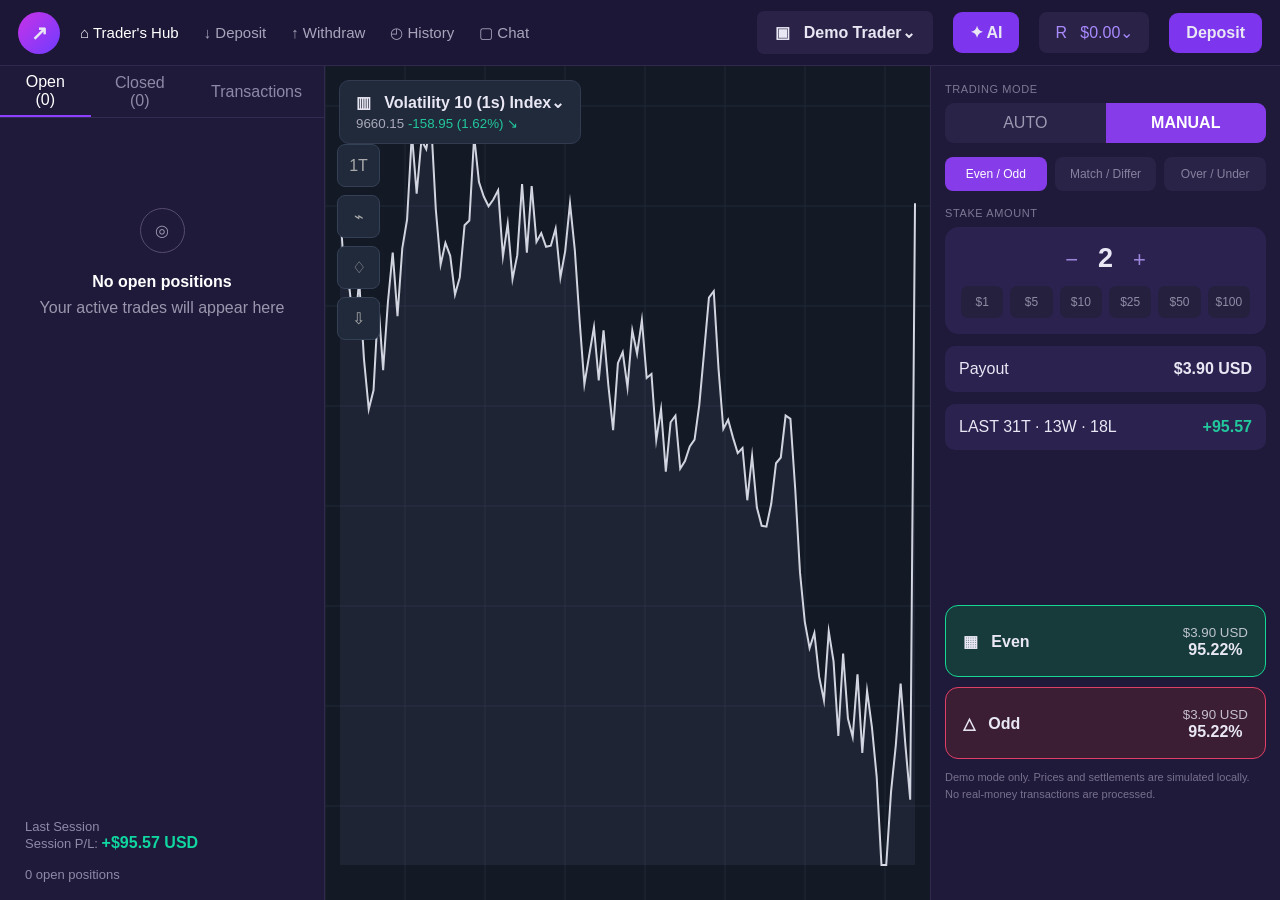
==== index.html @ 9cdd83f0 "Add files via upload" ====
<!doctype html><html><head><meta charset="utf-8"><meta name="viewport" content="width=device-width,initial-scale=1"><title>Trade Dashboard Demo</title><style>*{box-sizing:border-box}html,body{height:100%;margin:0}body{font-family:Segoe UI,Arial,sans-serif;background:#121526;color:#e9e7f4;overflow:hidden}button{font:inherit;color:inherit;border:0;cursor:pointer}.app{height:100vh;display:grid;grid-template-rows:66px 1fr}.top{background:#1d1737;border-bottom:1px solid #31284d;display:flex;align-items:center;gap:20px;padding:0 18px}.brand{width:42px;height:42px;border-radius:50%;background:linear-gradient(135deg,#c832e8,#6f3cff);display:grid;place-items:center;font-size:20px;font-weight:800}.nav{display:flex;gap:25px;color:#a9a4bc;font-size:15px}.nav span.active{color:#fff}.market{margin-left:auto;background:#2a2347;padding:12px 18px;border-radius:7px;font-weight:700}.pill{background:#7d35ee;padding:11px 17px;border-radius:9px;font-weight:700}.balance{background:#2a2347;padding:11px 16px;border-radius:8px;color:#a98aff}.main{display:grid;grid-template-columns:325px 1fr 350px;min-height:0}.left,.right{background:#201a3a;min-width:0}.left{border-right:1px solid #322a4e}.right{border-left:1px solid #322a4e;padding:14px}.tabs{height:52px;display:flex;border-bottom:1px solid #342b52}.tabs button{background:none;padding:0 22px;color:#8e89a6}.tabs button.active{color:#fff;border-bottom:2px solid #8c3fff}.empty{text-align:center;color:#9b96ae;margin-top:90px}.empty .circle{margin:auto auto 20px;width:45px;height:45px;border-radius:50%;border:1px solid #554c70;display:grid;place-items:center}.empty b{display:block;color:#fff;margin-bottom:8px}.session{position:absolute;bottom:18px;left:25px;color:#8f89a7;font-size:13px}.session strong{color:#10d6a0;font-size:16px}.center{position:relative;background:#131925;min-width:0;overflow:hidden}.charthead{position:absolute;top:14px;left:14px;background:#202a3b;border:1px solid #313c51;border-radius:10px;padding:12px 16px;z-index:3}.charthead b{font-size:16px}.charthead small{display:block;color:#aaa9ba;margin-top:4px}.green{color:#22c79c}canvas{width:100%;height:100%;display:block}.tools{position:absolute;left:12px;top:78px;display:flex;flex-direction:column;gap:8px;z-index:4}.tool{width:43px;height:43px;background:#202a3b;border:1px solid #344055;border-radius:8px;display:grid;place-items:center;color:#aaa}.mode{font-size:11px;color:#7d7894;letter-spacing:.6px;margin:3px 0 8px}.seg{display:flex;background:#2a2348;border-radius:9px;overflow:hidden;margin-bottom:14px}.seg button{flex:1;padding:11px;background:none;color:#9d98b1}.seg button.active{background:#873ce9;color:white;font-weight:700}.types{display:flex;gap:8px;margin-bottom:16px}.types button{flex:1;background:#2a2348;padding:10px 4px;border-radius:8px;color:#87819e;font-size:12px}.types button.active{background:#873ce9;color:#fff}.stake{background:#2b2250;border-radius:14px;padding:16px;text-align:center}.stake .amount{font-size:27px;font-weight:800}.step{font-size:22px;color:#9b85db;padding:0 20px}.quick{display:flex;gap:7px;margin-top:12px}.quick button{flex:1;background:#25203e;padding:9px 2px;border-radius:7px;color:#918ba5;font-size:12px}.payout{background:#2b2250;padding:14px;border-radius:10px;margin-top:12px;display:flex;justify-content:space-between}.tradeBtns{display:grid;gap:10px;margin-top:155px}.tradeBtn{padding:17px;border-radius:13px;display:flex;justify-content:space-between;align-items:center;font-weight:800}.even{border:1px solid #16d895;background:#173b3b}.odd{border:1px solid #e13f66;background:#3b1e34}.tradeBtn small{font-weight:500;opacity:.8}.note{font-size:11px;color:#77718e;margin-top:10px;line-height:1.5}@media(max-width:900px){.main{grid-template-columns:220px 1fr}.right{display:none}.nav{display:none}}@media(max-width:650px){.main{grid-template-columns:1fr}.left{display:none}.market{margin-left:0}.top{gap:8px;padding:0 10px}}</style></head><body><div class="app"><header class="top"><div class="brand">↗</div><div class="nav"><span class="active">⌂ Trader's Hub</span><span>↓ Deposit</span><span>↑ Withdraw</span><span>◴ History</span><span>▢ Chat</span></div><div class="market">▣ &nbsp; Demo Trader⌄</div><button class="pill">✦ AI</button><div class="balance">R &nbsp; $<span id="balance">0.00</span>⌄</div><button class="pill">Deposit</button></header><main class="main"><section class="left"><div class="tabs"><button class="active">Open (<span id="openCount">0</span>)</button><button>Closed (0)</button><button>Transactions</button></div><div class="empty"><div class="circle">◎</div><b id="emptyTitle">No open positions</b><span id="emptyText">Your active trades will appear here</span></div><div class="session">Last Session<br>Session P/L: <strong id="pl">+$95.57 USD</strong><br><br>0 open positions</div></section><section class="center"><div class="charthead"><b>▥ &nbsp; Volatility 10 (1s) Index⌄</b><small><span id="price">9659.55</span> <span class="green" id="delta">-159.55 (1.68%) ↘</span></small></div><div class="tools"><div class="tool">1T</div><div class="tool">⌁</div><div class="tool">♢</div><div class="tool">⇩</div></div><canvas id="chart"></canvas></section><aside class="right"><div class="mode">TRADING MODE</div><div class="seg"><button>AUTO</button><button class="active">MANUAL</button></div><div class="types"><button class="active">Even / Odd</button><button>Match / Differ</button><button>Over / Under</button></div><div class="mode">STAKE AMOUNT</div><div class="stake"><div><span class="step" onclick="changeStake(-1)">−</span><span class="amount" id="stake">2</span><span class="step" onclick="changeStake(1)">+</span></div><div class="quick"><button onclick="setStake(1)">$1</button><button onclick="setStake(5)">$5</button><button onclick="setStake(10)">$10</button><button onclick="setStake(25)">$25</button><button onclick="setStake(50)">$50</button><button onclick="setStake(100)">$100</button></div></div><div class="payout"><span>Payout</span><b id="payout">$3.90 USD</b></div><div class="payout"><span>LAST 31T · 13W · 18L</span><b class="green">+95.57</b></div><div class="tradeBtns"><button class="tradeBtn even" onclick="trade('Even')"><span>▦ &nbsp; Even</span><span><small id="evenPay">$3.90 USD</small><br>95.22%</span></button><button class="tradeBtn odd" onclick="trade('Odd')"><span>△ &nbsp; Odd</span><span><small id="oddPay">$3.90 USD</small><br>95.22%</span></button></div><div class="note">Demo mode only. Prices and settlements are simulated locally. No real-money transactions are processed.</div></aside></main></div><script>const c=document.getElementById('chart'),ctx=c.getContext('2d');let price=9659.55,stake=2,pts=[];function resize(){c.width=c.clientWidth*devicePixelRatio;c.height=c.clientHeight*devicePixelRatio;ctx.setTransform(devicePixelRatio,0,0,devicePixelRatio,0,0)}function seed(){let p=price;for(let i=0;i<120;i++){p+=(Math.random()-.5)*7;pts.push(p)}}function draw(){const w=c.clientWidth,h=c.clientHeight;ctx.clearRect(0,0,w,h);ctx.strokeStyle='#202938';ctx.lineWidth=1;for(let x=0;x<w;x+=80){ctx.beginPath();ctx.moveTo(x,0);ctx.lineTo(x,h);ctx.stroke()}for(let y=40;y<h;y+=100){ctx.beginPath();ctx.moveTo(0,y);ctx.lineTo(w,y);ctx.stroke()}let min=Math.min(...pts),max=Math.max(...pts),range=max-min||1;ctx.beginPath();pts.forEach((p,i)=>{let x=i*(w-30)/(pts.length-1)+15,y=h-35-(p-min)/range*(h-90);i?ctx.lineTo(x,y):ctx.moveTo(x,y)});ctx.strokeStyle='#d8dbe5';ctx.lineWidth=2;ctx.stroke();ctx.lineTo(w-15,h-35);ctx.lineTo(15,h-35);ctx.closePath();ctx.fillStyle='rgba(110,120,145,.13)';ctx.fill()}function tick(){price+=(Math.random()-.5)*3.5;pts.push(price);if(pts.length>150)pts.shift();document.getElementById('price').textContent=price.toFixed(2);document.getElementById('delta').textContent=(price-9819.1).toFixed(2)+' ('+(Math.abs((price-9819.1)/9819.1)*100).toFixed(2)+'%) ↘';draw()}function setStake(v){stake=v;update()}function changeStake(d){stake=Math.max(1,Math.min(1000,stake+d));update()}function update(){document.getElementById('stake').textContent=stake;let pay=stake*1.95;document.getElementById('payout').textContent='$'+pay.toFixed(2)+' USD';document.getElementById('evenPay').textContent='$'+pay.toFixed(2)+' USD';document.getElementById('oddPay').textContent='$'+pay.toFixed(2)+' USD'}function trade(type){document.getElementById('openCount').textContent='1';document.getElementById('emptyTitle').textContent=type+' trade opened';document.getElementById('emptyText').textContent='Demo trade · $'+stake.toFixed(2)+' stake';setTimeout(()=>{document.getElementById('openCount').textContent='0';document.getElementById('emptyTitle').textContent=type+' trade settled';document.getElementById('emptyText').textContent='Demo result — no real funds used'},1800)}window.addEventListener('resize',()=>{resize();draw()});seed();resize();draw();update();setInterval(tick,650);</script></body></html>
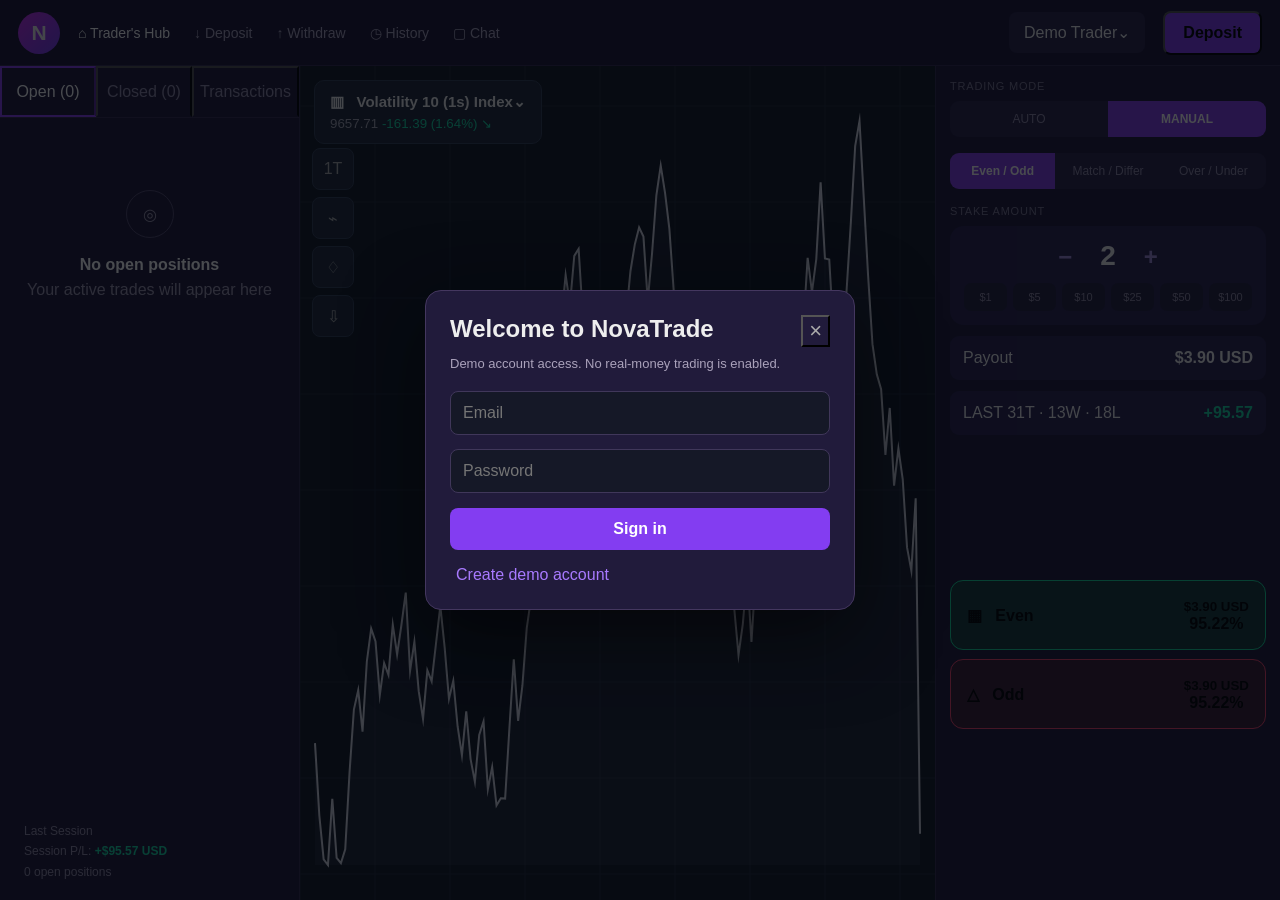
==== commit 618c7527: "Update index.html" ====
--- a/index.html
+++ b/index.html
@@ -1 +1,79 @@
-<!doctype html><html><head><meta charset="utf-8"><meta name="viewport" content="width=device-width,initial-scale=1"><title>Trade Dashboard Demo</title><style>*{box-sizing:border-box}html,body{height:100%;margin:0}body{font-family:Segoe UI,Arial,sans-serif;background:#121526;color:#e9e7f4;overflow:hidden}button{font:inherit;color:inherit;border:0;cursor:pointer}.app{height:100vh;display:grid;grid-template-rows:66px 1fr}.top{background:#1d1737;border-bottom:1px solid #31284d;display:flex;align-items:center;gap:20px;padding:0 18px}.brand{width:42px;height:42px;border-radius:50%;background:linear-gradient(135deg,#c832e8,#6f3cff);display:grid;place-items:center;font-size:20px;font-weight:800}.nav{display:flex;gap:25px;color:#a9a4bc;font-size:15px}.nav span.active{color:#fff}.market{margin-left:auto;background:#2a2347;padding:12px 18px;border-radius:7px;font-weight:700}.pill{background:#7d35ee;padding:11px 17px;border-radius:9px;font-weight:700}.balance{background:#2a2347;padding:11px 16px;border-radius:8px;color:#a98aff}.main{display:grid;grid-template-columns:325px 1fr 350px;min-height:0}.left,.right{background:#201a3a;min-width:0}.left{border-right:1px solid #322a4e}.right{border-left:1px solid #322a4e;padding:14px}.tabs{height:52px;display:flex;border-bottom:1px solid #342b52}.tabs button{background:none;padding:0 22px;color:#8e89a6}.tabs button.active{color:#fff;border-bottom:2px solid #8c3fff}.empty{text-align:center;color:#9b96ae;margin-top:90px}.empty .circle{margin:auto auto 20px;width:45px;height:45px;border-radius:50%;border:1px solid #554c70;display:grid;place-items:center}.empty b{display:block;color:#fff;margin-bottom:8px}.session{position:absolute;bottom:18px;left:25px;color:#8f89a7;font-size:13px}.session strong{color:#10d6a0;font-size:16px}.center{position:relative;background:#131925;min-width:0;overflow:hidden}.charthead{position:absolute;top:14px;left:14px;background:#202a3b;border:1px solid #313c51;border-radius:10px;padding:12px 16px;z-index:3}.charthead b{font-size:16px}.charthead small{display:block;color:#aaa9ba;margin-top:4px}.green{color:#22c79c}canvas{width:100%;height:100%;display:block}.tools{position:absolute;left:12px;top:78px;display:flex;flex-direction:column;gap:8px;z-index:4}.tool{width:43px;height:43px;background:#202a3b;border:1px solid #344055;border-radius:8px;display:grid;place-items:center;color:#aaa}.mode{font-size:11px;color:#7d7894;letter-spacing:.6px;margin:3px 0 8px}.seg{display:flex;background:#2a2348;border-radius:9px;overflow:hidden;margin-bottom:14px}.seg button{flex:1;padding:11px;background:none;color:#9d98b1}.seg button.active{background:#873ce9;color:white;font-weight:700}.types{display:flex;gap:8px;margin-bottom:16px}.types button{flex:1;background:#2a2348;padding:10px 4px;border-radius:8px;color:#87819e;font-size:12px}.types button.active{background:#873ce9;color:#fff}.stake{background:#2b2250;border-radius:14px;padding:16px;text-align:center}.stake .amount{font-size:27px;font-weight:800}.step{font-size:22px;color:#9b85db;padding:0 20px}.quick{display:flex;gap:7px;margin-top:12px}.quick button{flex:1;background:#25203e;padding:9px 2px;border-radius:7px;color:#918ba5;font-size:12px}.payout{background:#2b2250;padding:14px;border-radius:10px;margin-top:12px;display:flex;justify-content:space-between}.tradeBtns{display:grid;gap:10px;margin-top:155px}.tradeBtn{padding:17px;border-radius:13px;display:flex;justify-content:space-between;align-items:center;font-weight:800}.even{border:1px solid #16d895;background:#173b3b}.odd{border:1px solid #e13f66;background:#3b1e34}.tradeBtn small{font-weight:500;opacity:.8}.note{font-size:11px;color:#77718e;margin-top:10px;line-height:1.5}@media(max-width:900px){.main{grid-template-columns:220px 1fr}.right{display:none}.nav{display:none}}@media(max-width:650px){.main{grid-template-columns:1fr}.left{display:none}.market{margin-left:0}.top{gap:8px;padding:0 10px}}</style></head><body><div class="app"><header class="top"><div class="brand">↗</div><div class="nav"><span class="active">⌂ Trader's Hub</span><span>↓ Deposit</span><span>↑ Withdraw</span><span>◴ History</span><span>▢ Chat</span></div><div class="market">▣ &nbsp; Demo Trader⌄</div><button class="pill">✦ AI</button><div class="balance">R &nbsp; $<span id="balance">0.00</span>⌄</div><button class="pill">Deposit</button></header><main class="main"><section class="left"><div class="tabs"><button class="active">Open (<span id="openCount">0</span>)</button><button>Closed (0)</button><button>Transactions</button></div><div class="empty"><div class="circle">◎</div><b id="emptyTitle">No open positions</b><span id="emptyText">Your active trades will appear here</span></div><div class="session">Last Session<br>Session P/L: <strong id="pl">+$95.57 USD</strong><br><br>0 open positions</div></section><section class="center"><div class="charthead"><b>▥ &nbsp; Volatility 10 (1s) Index⌄</b><small><span id="price">9659.55</span> <span class="green" id="delta">-159.55 (1.68%) ↘</span></small></div><div class="tools"><div class="tool">1T</div><div class="tool">⌁</div><div class="tool">♢</div><div class="tool">⇩</div></div><canvas id="chart"></canvas></section><aside class="right"><div class="mode">TRADING MODE</div><div class="seg"><button>AUTO</button><button class="active">MANUAL</button></div><div class="types"><button class="active">Even / Odd</button><button>Match / Differ</button><button>Over / Under</button></div><div class="mode">STAKE AMOUNT</div><div class="stake"><div><span class="step" onclick="changeStake(-1)">−</span><span class="amount" id="stake">2</span><span class="step" onclick="changeStake(1)">+</span></div><div class="quick"><button onclick="setStake(1)">$1</button><button onclick="setStake(5)">$5</button><button onclick="setStake(10)">$10</button><button onclick="setStake(25)">$25</button><button onclick="setStake(50)">$50</button><button onclick="setStake(100)">$100</button></div></div><div class="payout"><span>Payout</span><b id="payout">$3.90 USD</b></div><div class="payout"><span>LAST 31T · 13W · 18L</span><b class="green">+95.57</b></div><div class="tradeBtns"><button class="tradeBtn even" onclick="trade('Even')"><span>▦ &nbsp; Even</span><span><small id="evenPay">$3.90 USD</small><br>95.22%</span></button><button class="tradeBtn odd" onclick="trade('Odd')"><span>△ &nbsp; Odd</span><span><small id="oddPay">$3.90 USD</small><br>95.22%</span></button></div><div class="note">Demo mode only. Prices and settlements are simulated locally. No real-money transactions are processed.</div></aside></main></div><script>const c=document.getElementById('chart'),ctx=c.getContext('2d');let price=9659.55,stake=2,pts=[];function resize(){c.width=c.clientWidth*devicePixelRatio;c.height=c.clientHeight*devicePixelRatio;ctx.setTransform(devicePixelRatio,0,0,devicePixelRatio,0,0)}function seed(){let p=price;for(let i=0;i<120;i++){p+=(Math.random()-.5)*7;pts.push(p)}}function draw(){const w=c.clientWidth,h=c.clientHeight;ctx.clearRect(0,0,w,h);ctx.strokeStyle='#202938';ctx.lineWidth=1;for(let x=0;x<w;x+=80){ctx.beginPath();ctx.moveTo(x,0);ctx.lineTo(x,h);ctx.stroke()}for(let y=40;y<h;y+=100){ctx.beginPath();ctx.moveTo(0,y);ctx.lineTo(w,y);ctx.stroke()}let min=Math.min(...pts),max=Math.max(...pts),range=max-min||1;ctx.beginPath();pts.forEach((p,i)=>{let x=i*(w-30)/(pts.length-1)+15,y=h-35-(p-min)/range*(h-90);i?ctx.lineTo(x,y):ctx.moveTo(x,y)});ctx.strokeStyle='#d8dbe5';ctx.lineWidth=2;ctx.stroke();ctx.lineTo(w-15,h-35);ctx.lineTo(15,h-35);ctx.closePath();ctx.fillStyle='rgba(110,120,145,.13)';ctx.fill()}function tick(){price+=(Math.random()-.5)*3.5;pts.push(price);if(pts.length>150)pts.shift();document.getElementById('price').textContent=price.toFixed(2);document.getElementById('delta').textContent=(price-9819.1).toFixed(2)+' ('+(Math.abs((price-9819.1)/9819.1)*100).toFixed(2)+'%) ↘';draw()}function setStake(v){stake=v;update()}function changeStake(d){stake=Math.max(1,Math.min(1000,stake+d));update()}function update(){document.getElementById('stake').textContent=stake;let pay=stake*1.95;document.getElementById('payout').textContent='$'+pay.toFixed(2)+' USD';document.getElementById('evenPay').textContent='$'+pay.toFixed(2)+' USD';document.getElementById('oddPay').textContent='$'+pay.toFixed(2)+' USD'}function trade(type){document.getElementById('openCount').textContent='1';document.getElementById('emptyTitle').textContent=type+' trade opened';document.getElementById('emptyText').textContent='Demo trade · $'+stake.toFixed(2)+' stake';setTimeout(()=>{document.getElementById('openCount').textContent='0';document.getElementById('emptyTitle').textContent=type+' trade settled';document.getElementById('emptyText').textContent='Demo result — no real funds used'},1800)}window.addEventListener('resize',()=>{resize();draw()});seed();resize();draw();update();setInterval(tick,650);</script></body></html>
+<!doctype html>
+<html lang="en">
+<head>
+<meta charset="utf-8">
+<meta name="viewport" content="width=device-width,initial-scale=1">
+<title>NovaTrade — Demo</title>
+<style>
+*{box-sizing:border-box}html,body{margin:0;height:100%;font-family:Inter,Segoe UI,Arial,sans-serif;background:#101421;color:#eee}
+button,input{font:inherit}button{cursor:pointer}.hidden{display:none!important}
+.top{height:66px;background:#1d1736;border-bottom:1px solid #342a50;display:flex;align-items:center;padding:0 18px;gap:18px}
+.logo{width:42px;height:42px;border-radius:50%;background:linear-gradient(135deg,#c62be9,#713cf1);display:grid;place-items:center;font-weight:900;font-size:21px}
+.nav{display:flex;gap:24px;color:#a9a2bd;font-size:14px}.nav span{cursor:pointer}.nav .sel{color:white}
+.spacer{flex:1}.user{background:#2b2449;padding:11px 15px;border-radius:8px}.deposit{background:#813bf0;padding:11px 18px;border-radius:8px;font-weight:800}
+.layout{height:calc(100vh - 66px);display:grid;grid-template-columns:300px 1fr 345px}
+.left,.right{background:#211b3b}.left{border-right:1px solid #352c50}.right{border-left:1px solid #352c50;padding:14px;overflow:auto}
+.tabs{height:52px;display:flex;border-bottom:1px solid #362d50}.tabs button{flex:1;background:none;color:#918aa8;border-bottom:2px solid transparent}.tabs button.active{color:#fff;border-color:#8a3ef3}
+.positions{padding:22px;text-align:center;color:#9c95ae}.positions .ico{margin:50px auto 18px;border:1px solid #51486c;border-radius:50%;width:48px;height:48px;display:grid;place-items:center}.positions b{color:white;display:block;margin-bottom:7px}
+.session{position:absolute;bottom:18px;left:24px;color:#938ba8;font-size:12px;line-height:1.7}.green{color:#16d7a1}.red{color:#ff587b}
+.center{position:relative;background:#131925;overflow:hidden}.market{position:absolute;top:14px;left:14px;background:#202a3b;border:1px solid #344056;border-radius:10px;padding:12px 15px;z-index:2}.market b{font-size:15px}.market small{display:block;color:#a6a5b4;margin-top:5px}
+.toolbar{position:absolute;left:12px;top:82px;z-index:2;display:grid;gap:7px}.tool{width:42px;height:42px;background:#202a3b;border:1px solid #344056;border-radius:8px;display:grid;place-items:center;color:#aaa}
+#chart{width:100%;height:100%;display:block}
+.mode{font-size:11px;letter-spacing:.8px;color:#7d7793;margin-bottom:9px}.seg,.types{display:flex;background:#2b2449;border-radius:9px;overflow:hidden;margin-bottom:16px}.seg button,.types button{flex:1;padding:11px 5px;background:none;border:0;color:#918aa8;font-size:12px}.seg button.active,.types button.active{background:#873de9;color:#fff;font-weight:800}
+.stakebox{background:#2b2350;border-radius:14px;padding:14px;text-align:center}.amountrow{font-size:28px;font-weight:800}.step{color:#a08ad9;font-size:24px;padding:0 28px;cursor:pointer}.quick{display:flex;gap:6px;margin-top:11px}.quick button{flex:1;background:#25203f;border:0;border-radius:7px;padding:8px 1px;color:#918aa5;font-size:11px}
+.info{margin-top:11px;background:#2b2350;padding:13px;border-radius:9px;display:flex;justify-content:space-between}.tradebuttons{margin-top:145px;display:grid;gap:9px}.trade{padding:16px;border-radius:13px;display:flex;justify-content:space-between;align-items:center;font-weight:800}.even{background:#163b3a;border:1px solid #12d897}.odd{background:#3a1e34;border:1px solid #ef426a}
+.panel{position:fixed;inset:0;background:rgba(4,6,12,.72);display:grid;place-items:center;z-index:20}.card{width:min(430px,92vw);background:#211b3b;border:1px solid #44375f;border-radius:16px;padding:24px;box-shadow:0 25px 80px #0008}.card h2{margin:0 0 8px}.card p{color:#aaa2bb;font-size:13px}.field{width:100%;background:#151827;border:1px solid #40375a;color:#fff;padding:12px;border-radius:8px;margin:7px 0}.primary{width:100%;background:#833df1;border:0;color:#fff;padding:12px;border-radius:8px;font-weight:800;margin-top:8px}.switch{background:none;color:#a87aff;border:0;margin-top:15px}.close{float:right;background:none;color:#aaa;font-size:22px}
+.dashboard{position:fixed;inset:0;background:#101421;z-index:15;overflow:auto}.dashhead{height:66px;background:#1d1736;display:flex;align-items:center;padding:0 22px}.dashbody{padding:28px;max-width:1100px;margin:auto}.cards{display:grid;grid-template-columns:repeat(3,1fr);gap:14px}.stat{background:#211b3b;border:1px solid #352c50;border-radius:12px;padding:20px}.stat small{color:#9890aa}.stat strong{font-size:25px;display:block;margin-top:8px}.history{margin-top:18px;background:#211b3b;border-radius:12px;overflow:hidden}.history table{width:100%;border-collapse:collapse}.history th,.history td{text-align:left;padding:13px;border-bottom:1px solid #342b4d;font-size:13px}.history th{color:#918aa5}
+@media(max-width:900px){.layout{grid-template-columns:220px 1fr}.right{display:none}.nav{display:none}}@media(max-width:600px){.layout{grid-template-columns:1fr}.left{display:none}.top{padding:0 9px}.deposit{padding:9px}.user{display:none}}
+</style>
+</head>
+<body>
+<header class="top">
+<div class="logo">N</div>
+<nav class="nav"><span class="sel" onclick="closeDash()">⌂ Trader's Hub</span><span>↓ Deposit</span><span>↑ Withdraw</span><span onclick="openDash()">◷ History</span><span>▢ Chat</span></nav>
+<div class="spacer"></div><div class="user" id="userLabel">Demo Trader⌄</div><button class="deposit" onclick="showWallet()">Deposit</button>
+</header>
+
+<div class="layout">
+<section class="left">
+<div class="tabs"><button class="active">Open (<span id="openCount">0</span>)</button><button>Closed (0)</button><button>Transactions</button></div>
+<div class="positions"><div class="ico">◎</div><b id="positionTitle">No open positions</b><span id="positionText">Your active trades will appear here</span></div>
+<div class="session">Last Session<br>Session P/L: <strong class="green" id="pl">+$95.57 USD</strong><br>0 open positions</div>
+</section>
+
+<section class="center">
+<div class="market"><b>▥ &nbsp; Volatility 10 (1s) Index⌄</b><small><span id="price">9659.55</span> <span class="green" id="move">-159.55 (1.68%) ↘</span></small></div>
+<div class="toolbar"><div class="tool">1T</div><div class="tool">⌁</div><div class="tool">♢</div><div class="tool">⇩</div></div>
+<canvas id="chart"></canvas>
+</section>
+
+<aside class="right">
+<div class="mode">TRADING MODE</div><div class="seg"><button>AUTO</button><button class="active">MANUAL</button></div>
+<div class="types"><button class="active">Even / Odd</button><button>Match / Differ</button><button>Over / Under</button></div>
+<div class="mode">STAKE AMOUNT</div>
+<div class="stakebox"><div class="amountrow"><span class="step" onclick="changeStake(-1)">−</span><span id="stake">2</span><span class="step" onclick="changeStake(1)">+</span></div><div class="quick"><button onclick="setStake(1)">$1</button><button onclick="setStake(5)">$5</button><button onclick="setStake(10)">$10</button><button onclick="setStake(25)">$25</button><button onclick="setStake(50)">$50</button><button onclick="setStake(100)">$100</button></div></div>
+<div class="info"><span>Payout</span><b id="payout">$3.90 USD</b></div><div class="info"><span>LAST 31T · 13W · 18L</span><b class="green">+95.57</b></div>
+<div class="tradebuttons"><button class="trade even" onclick="trade('Even')"><span>▦ &nbsp; Even</span><span><small id="evenPay">$3.90 USD</small><br>95.22%</span></button><button class="trade odd" onclick="trade('Odd')"><span>△ &nbsp; Odd</span><span><small id="oddPay">$3.90 USD</small><br>95.22%</span></button></div>
+</aside>
+</div>
+
+<div id="login" class="panel"><div class="card"><button class="close" onclick="hideLogin()">×</button><h2>Welcome to NovaTrade</h2><p>Demo account access. No real-money trading is enabled.</p><input class="field" id="email" placeholder="Email"><input class="field" type="password" placeholder="Password"><button class="primary" onclick="login()">Sign in</button><button class="switch" onclick="alert('Demo registration: account created locally.')">Create demo account</button></div></div>
+
+<div id="dashboard" class="dashboard hidden"><div class="dashhead"><div class="logo">N</div><div style="margin-left:14px;font-weight:800">Account Dashboard</div><div class="spacer"></div><button class="deposit" onclick="closeDash()">Back to Trade</button></div><div class="dashbody"><h1>Demo Account</h1><div class="cards"><div class="stat"><small>Balance</small><strong id="dashBalance">$0.00</strong></div><div class="stat"><small>Demo P/L</small><strong class="green">+$95.57</strong></div><div class="stat"><small>Trades</small><strong id="dashTrades">0</strong></div></div><div class="history"><table><thead><tr><th>Time</th><th>Type</th><th>Stake</th><th>Result</th></tr></thead><tbody id="history"></tbody></table></div></div></div>
+
+<script>
+let price=9659.55,stake=2,trades=0,balance=0,pts=[],history=[];
+const c=document.getElementById('chart'),ctx=c.getContext('2d');
+function resize(){c.width=c.clientWidth*devicePixelRatio;c.height=c.clientHeight*devicePixelRatio;ctx.setTransform(devicePixelRatio,0,0,devicePixelRatio,0,0)}
+function seed(){let p=price;for(let i=0;i<140;i++){p+=(Math.random()-.5)*7;pts.push(p)}}
+function draw(){let w=c.clientWidth,h=c.clientHeight;ctx.clearRect(0,0,w,h);ctx.strokeStyle='#202938';ctx.lineWidth=1;for(let x=0;x<w;x+=75){ctx.beginPath();ctx.moveTo(x,0);ctx.lineTo(x,h);ctx.stroke()}for(let y=40;y<h;y+=96){ctx.beginPath();ctx.moveTo(0,y);ctx.lineTo(w,y);ctx.stroke()}let min=Math.min(...pts),max=Math.max(...pts),r=max-min||1;ctx.beginPath();pts.forEach((p,i)=>{let x=15+i*(w-30)/(pts.length-1),y=h-35-(p-min)/r*(h-90);i?ctx.lineTo(x,y):ctx.moveTo(x,y)});ctx.strokeStyle='#d9dbe4';ctx.lineWidth=2;ctx.stroke();ctx.lineTo(w-15,h-35);ctx.lineTo(15,h-35);ctx.closePath();ctx.fillStyle='rgba(110,120,145,.13)';ctx.fill()}
+function tick(){price+=(Math.random()-.5)*3.8;pts.push(price);if(pts.length>160)pts.shift();document.getElementById('price').textContent=price.toFixed(2);document.getElementById('move').textContent=(price-9819.1).toFixed(2)+' ('+(Math.abs((price-9819.1)/9819.1)*100).toFixed(2)+'%) ↘';draw()}
+function setStake(v){stake=v;update()}function changeStake(v){stake=Math.max(1,Math.min(1000,stake+v));update()}function update(){let p=stake*1.95;document.getElementById('stake').textContent=stake;document.getElementById('payout').textContent='$'+p.toFixed(2)+' USD';document.getElementById('evenPay').textContent='$'+p.toFixed(2)+' USD';document.getElementById('oddPay').textContent='$'+p.toFixed(2)+' USD'}
+function trade(type){trades++;document.getElementById('openCount').textContent=1;document.getElementById('positionTitle').textContent=type+' trade opened';document.getElementById('positionText').textContent='Demo trade · $'+stake.toFixed(2)+' stake';setTimeout(()=>{let win=Math.random()>.45,pay=win?stake*.95:-stake;balance+=pay;history.unshift({time:new Date().toLocaleTimeString(),type,stake,result:pay});document.getElementById('openCount').textContent=0;document.getElementById('positionTitle').textContent=win?'Trade won':'Trade settled';document.getElementById('positionText').textContent=(win?'+$'+pay.toFixed(2):'-$'+Math.abs(pay).toFixed(2))+' demo result';document.getElementById('dashBalance').textContent='$'+balance.toFixed(2);document.getElementById('dashTrades').textContent=trades;renderHistory()},1600)}
+function renderHistory(){document.getElementById('history').innerHTML=history.map(x=>`<tr><td>${x.time}</td><td>${x.type}</td><td>$${x.stake.toFixed(2)}</td><td class="${x.result>=0?'green':'red'}">${x.result>=0?'+':''}$${x.result.toFixed(2)}</td></tr>`).join('')}
+function login(){document.getElementById('userLabel').textContent=(document.getElementById('email').value||'Demo Trader')+'⌄';hideLogin()}
+function hideLogin(){document.getElementById('login').classList.add('hidden')}function openDash(){document.getElementById('dashboard').classList.remove('hidden')}function closeDash(){document.getElementById('dashboard').classList.add('hidden')}function showWallet(){alert('Demo wallet only. Real deposits are disabled.')}
+seed();resize();draw();update();window.addEventListener('resize',()=>{resize();draw()});setInterval(tick,650);
+</script>
+</body>
+</html>
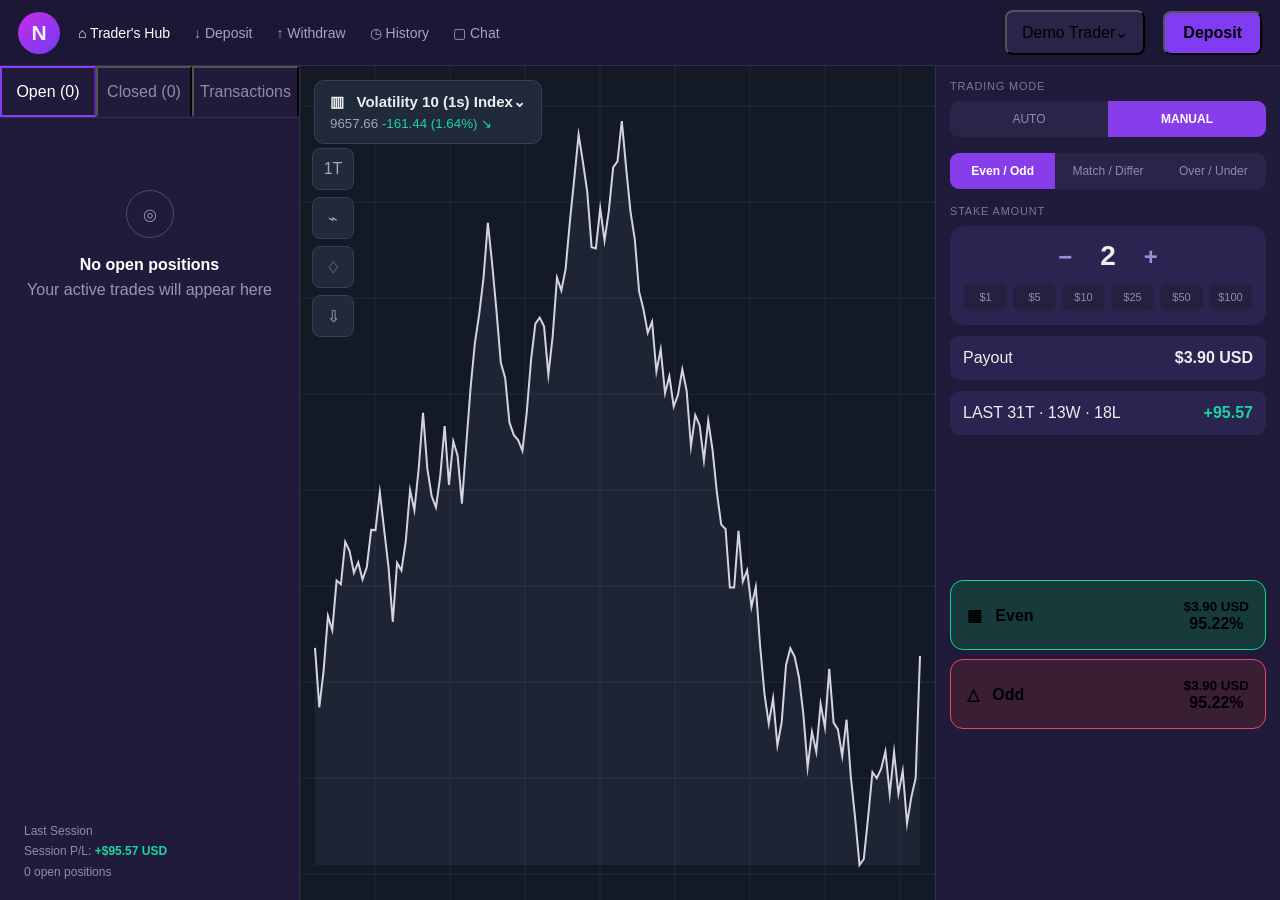
==== commit d762b271: "Update index.html" ====
--- a/index.html
+++ b/index.html
@@ -5,6 +5,7 @@
 <meta name="viewport" content="width=device-width,initial-scale=1">
 <title>NovaTrade — Demo</title>
 <style>
+.hidden{display:none!important}
 *{box-sizing:border-box}html,body{margin:0;height:100%;font-family:Inter,Segoe UI,Arial,sans-serif;background:#101421;color:#eee}
 button,input{font:inherit}button{cursor:pointer}.hidden{display:none!important}
 .top{height:66px;background:#1d1736;border-bottom:1px solid #342a50;display:flex;align-items:center;padding:0 18px;gap:18px}
@@ -31,7 +32,7 @@
 <header class="top">
 <div class="logo">N</div>
 <nav class="nav"><span class="sel" onclick="closeDash()">⌂ Trader's Hub</span><span>↓ Deposit</span><span>↑ Withdraw</span><span onclick="openDash()">◷ History</span><span>▢ Chat</span></nav>
-<div class="spacer"></div><div class="user" id="userLabel">Demo Trader⌄</div><button class="deposit" onclick="showWallet()">Deposit</button>
+<div class="spacer"></div><button class="user" id="userLabel" onclick="showLogin()">Demo Trader⌄</button><button class="deposit" onclick="showWallet()">Deposit</button>
 </header>
 
 <div class="layout">
@@ -57,7 +58,7 @@
 </aside>
 </div>
 
-<div id="login" class="panel"><div class="card"><button class="close" onclick="hideLogin()">×</button><h2>Welcome to NovaTrade</h2><p>Demo account access. No real-money trading is enabled.</p><input class="field" id="email" placeholder="Email"><input class="field" type="password" placeholder="Password"><button class="primary" onclick="login()">Sign in</button><button class="switch" onclick="alert('Demo registration: account created locally.')">Create demo account</button></div></div>
+<div id="login" class="panel hidden"><div class="card"><button class="close" onclick="hideLogin()">×</button><h2>Welcome to NovaTrade</h2><p>Demo account access. No real-money trading is enabled.</p><input class="field" id="email" placeholder="Email"><input class="field" type="password" placeholder="Password"><button class="primary" onclick="login()">Sign in</button><button class="switch" onclick="alert('Demo registration: account created locally.')">Create demo account</button></div></div>
 
 <div id="dashboard" class="dashboard hidden"><div class="dashhead"><div class="logo">N</div><div style="margin-left:14px;font-weight:800">Account Dashboard</div><div class="spacer"></div><button class="deposit" onclick="closeDash()">Back to Trade</button></div><div class="dashbody"><h1>Demo Account</h1><div class="cards"><div class="stat"><small>Balance</small><strong id="dashBalance">$0.00</strong></div><div class="stat"><small>Demo P/L</small><strong class="green">+$95.57</strong></div><div class="stat"><small>Trades</small><strong id="dashTrades">0</strong></div></div><div class="history"><table><thead><tr><th>Time</th><th>Type</th><th>Stake</th><th>Result</th></tr></thead><tbody id="history"></tbody></table></div></div></div>
 
@@ -69,10 +70,10 @@
 function draw(){let w=c.clientWidth,h=c.clientHeight;ctx.clearRect(0,0,w,h);ctx.strokeStyle='#202938';ctx.lineWidth=1;for(let x=0;x<w;x+=75){ctx.beginPath();ctx.moveTo(x,0);ctx.lineTo(x,h);ctx.stroke()}for(let y=40;y<h;y+=96){ctx.beginPath();ctx.moveTo(0,y);ctx.lineTo(w,y);ctx.stroke()}let min=Math.min(...pts),max=Math.max(...pts),r=max-min||1;ctx.beginPath();pts.forEach((p,i)=>{let x=15+i*(w-30)/(pts.length-1),y=h-35-(p-min)/r*(h-90);i?ctx.lineTo(x,y):ctx.moveTo(x,y)});ctx.strokeStyle='#d9dbe4';ctx.lineWidth=2;ctx.stroke();ctx.lineTo(w-15,h-35);ctx.lineTo(15,h-35);ctx.closePath();ctx.fillStyle='rgba(110,120,145,.13)';ctx.fill()}
 function tick(){price+=(Math.random()-.5)*3.8;pts.push(price);if(pts.length>160)pts.shift();document.getElementById('price').textContent=price.toFixed(2);document.getElementById('move').textContent=(price-9819.1).toFixed(2)+' ('+(Math.abs((price-9819.1)/9819.1)*100).toFixed(2)+'%) ↘';draw()}
 function setStake(v){stake=v;update()}function changeStake(v){stake=Math.max(1,Math.min(1000,stake+v));update()}function update(){let p=stake*1.95;document.getElementById('stake').textContent=stake;document.getElementById('payout').textContent='$'+p.toFixed(2)+' USD';document.getElementById('evenPay').textContent='$'+p.toFixed(2)+' USD';document.getElementById('oddPay').textContent='$'+p.toFixed(2)+' USD'}
-function trade(type){trades++;document.getElementById('openCount').textContent=1;document.getElementById('positionTitle').textContent=type+' trade opened';document.getElementById('positionText').textContent='Demo trade · $'+stake.toFixed(2)+' stake';setTimeout(()=>{let win=Math.random()>.45,pay=win?stake*.95:-stake;balance+=pay;history.unshift({time:new Date().toLocaleTimeString(),type,stake,result:pay});document.getElementById('openCount').textContent=0;document.getElementById('positionTitle').textContent=win?'Trade won':'Trade settled';document.getElementById('positionText').textContent=(win?'+$'+pay.toFixed(2):'-$'+Math.abs(pay).toFixed(2))+' demo result';document.getElementById('dashBalance').textContent='$'+balance.toFixed(2);document.getElementById('dashTrades').textContent=trades;renderHistory()},1600)}
+function trade(type){trades++; document.getElementById('dashTrades').textContent=trades;document.getElementById('openCount').textContent=1;document.getElementById('positionTitle').textContent=type+' trade opened';document.getElementById('positionText').textContent='Demo trade · $'+stake.toFixed(2)+' stake';setTimeout(()=>{let win=Math.random()>.45,pay=win?stake*.95:-stake;balance+=pay;history.unshift({time:new Date().toLocaleTimeString(),type,stake,result:pay});document.getElementById('openCount').textContent=0;document.getElementById('positionTitle').textContent=win?'Trade won':'Trade settled';document.getElementById('positionText').textContent=(win?'+$'+pay.toFixed(2):'-$'+Math.abs(pay).toFixed(2))+' demo result';document.getElementById('dashBalance').textContent='$'+balance.toFixed(2);document.getElementById('dashTrades').textContent=trades;renderHistory()},1600)}
 function renderHistory(){document.getElementById('history').innerHTML=history.map(x=>`<tr><td>${x.time}</td><td>${x.type}</td><td>$${x.stake.toFixed(2)}</td><td class="${x.result>=0?'green':'red'}">${x.result>=0?'+':''}$${x.result.toFixed(2)}</td></tr>`).join('')}
 function login(){document.getElementById('userLabel').textContent=(document.getElementById('email').value||'Demo Trader')+'⌄';hideLogin()}
-function hideLogin(){document.getElementById('login').classList.add('hidden')}function openDash(){document.getElementById('dashboard').classList.remove('hidden')}function closeDash(){document.getElementById('dashboard').classList.add('hidden')}function showWallet(){alert('Demo wallet only. Real deposits are disabled.')}
+function hideLogin(){document.getElementById('login').classList.add('hidden')} function showLogin(){document.getElementById('login').classList.remove('hidden')}function openDash(){document.getElementById('dashboard').classList.remove('hidden')}function closeDash(){document.getElementById('dashboard').classList.add('hidden')}function showWallet(){alert('Demo wallet only. Real deposits are disabled.')}
 seed();resize();draw();update();window.addEventListener('resize',()=>{resize();draw()});setInterval(tick,650);
 </script>
 </body>
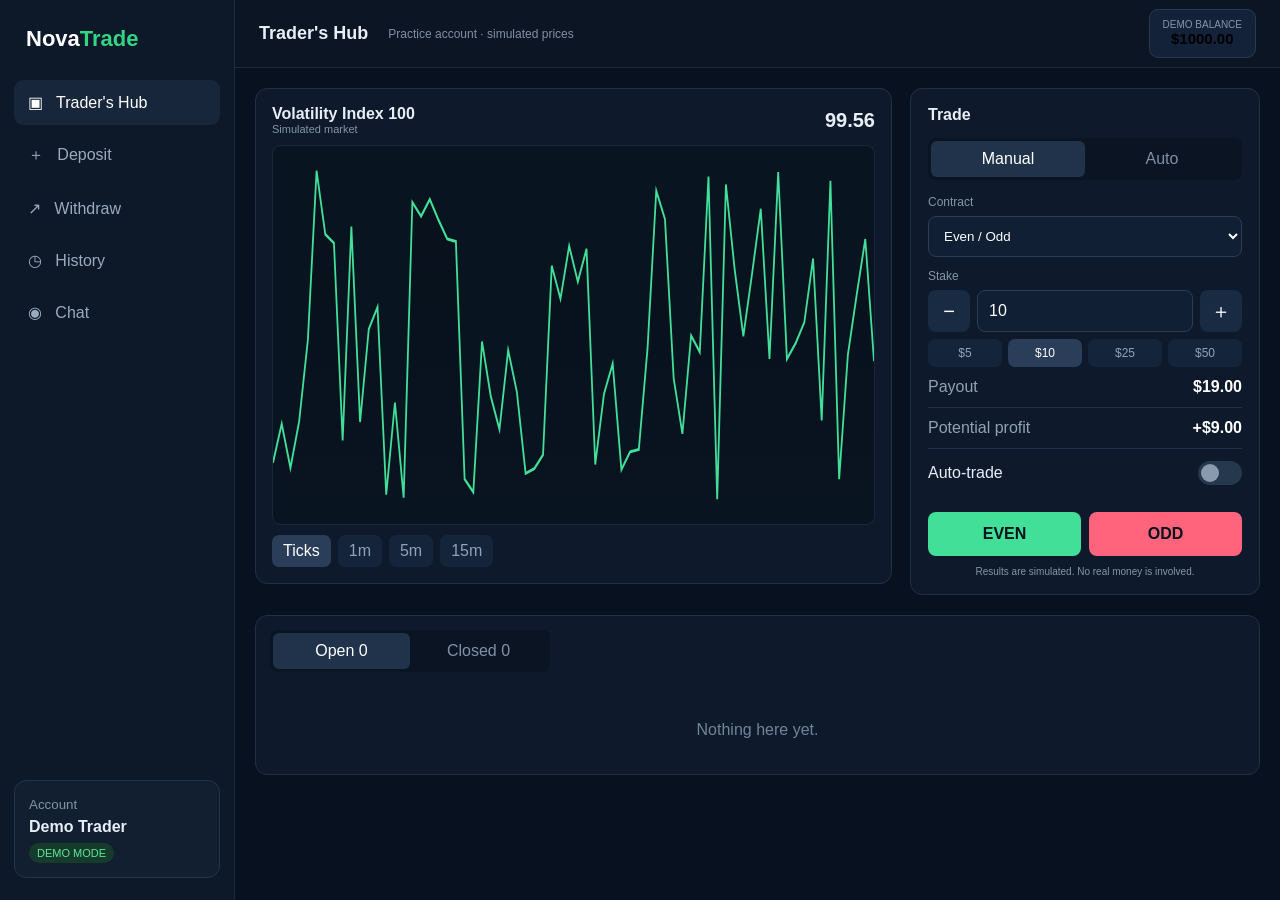
==== commit 035ea16d: "Update index.html" ====
--- a/index.html
+++ b/index.html
@@ -1,80 +1,73 @@
 <!doctype html>
 <html lang="en">
 <head>
-<meta charset="utf-8">
-<meta name="viewport" content="width=device-width,initial-scale=1">
-<title>NovaTrade — Demo</title>
+<meta charset="utf-8"><meta name="viewport" content="width=device-width,initial-scale=1">
+<title>NovaTrade — Demo Trading</title>
 <style>
-.hidden{display:none!important}
-*{box-sizing:border-box}html,body{margin:0;height:100%;font-family:Inter,Segoe UI,Arial,sans-serif;background:#101421;color:#eee}
-button,input{font:inherit}button{cursor:pointer}.hidden{display:none!important}
-.top{height:66px;background:#1d1736;border-bottom:1px solid #342a50;display:flex;align-items:center;padding:0 18px;gap:18px}
-.logo{width:42px;height:42px;border-radius:50%;background:linear-gradient(135deg,#c62be9,#713cf1);display:grid;place-items:center;font-weight:900;font-size:21px}
-.nav{display:flex;gap:24px;color:#a9a2bd;font-size:14px}.nav span{cursor:pointer}.nav .sel{color:white}
-.spacer{flex:1}.user{background:#2b2449;padding:11px 15px;border-radius:8px}.deposit{background:#813bf0;padding:11px 18px;border-radius:8px;font-weight:800}
-.layout{height:calc(100vh - 66px);display:grid;grid-template-columns:300px 1fr 345px}
-.left,.right{background:#211b3b}.left{border-right:1px solid #352c50}.right{border-left:1px solid #352c50;padding:14px;overflow:auto}
-.tabs{height:52px;display:flex;border-bottom:1px solid #362d50}.tabs button{flex:1;background:none;color:#918aa8;border-bottom:2px solid transparent}.tabs button.active{color:#fff;border-color:#8a3ef3}
-.positions{padding:22px;text-align:center;color:#9c95ae}.positions .ico{margin:50px auto 18px;border:1px solid #51486c;border-radius:50%;width:48px;height:48px;display:grid;place-items:center}.positions b{color:white;display:block;margin-bottom:7px}
-.session{position:absolute;bottom:18px;left:24px;color:#938ba8;font-size:12px;line-height:1.7}.green{color:#16d7a1}.red{color:#ff587b}
-.center{position:relative;background:#131925;overflow:hidden}.market{position:absolute;top:14px;left:14px;background:#202a3b;border:1px solid #344056;border-radius:10px;padding:12px 15px;z-index:2}.market b{font-size:15px}.market small{display:block;color:#a6a5b4;margin-top:5px}
-.toolbar{position:absolute;left:12px;top:82px;z-index:2;display:grid;gap:7px}.tool{width:42px;height:42px;background:#202a3b;border:1px solid #344056;border-radius:8px;display:grid;place-items:center;color:#aaa}
-#chart{width:100%;height:100%;display:block}
-.mode{font-size:11px;letter-spacing:.8px;color:#7d7793;margin-bottom:9px}.seg,.types{display:flex;background:#2b2449;border-radius:9px;overflow:hidden;margin-bottom:16px}.seg button,.types button{flex:1;padding:11px 5px;background:none;border:0;color:#918aa8;font-size:12px}.seg button.active,.types button.active{background:#873de9;color:#fff;font-weight:800}
-.stakebox{background:#2b2350;border-radius:14px;padding:14px;text-align:center}.amountrow{font-size:28px;font-weight:800}.step{color:#a08ad9;font-size:24px;padding:0 28px;cursor:pointer}.quick{display:flex;gap:6px;margin-top:11px}.quick button{flex:1;background:#25203f;border:0;border-radius:7px;padding:8px 1px;color:#918aa5;font-size:11px}
-.info{margin-top:11px;background:#2b2350;padding:13px;border-radius:9px;display:flex;justify-content:space-between}.tradebuttons{margin-top:145px;display:grid;gap:9px}.trade{padding:16px;border-radius:13px;display:flex;justify-content:space-between;align-items:center;font-weight:800}.even{background:#163b3a;border:1px solid #12d897}.odd{background:#3a1e34;border:1px solid #ef426a}
-.panel{position:fixed;inset:0;background:rgba(4,6,12,.72);display:grid;place-items:center;z-index:20}.card{width:min(430px,92vw);background:#211b3b;border:1px solid #44375f;border-radius:16px;padding:24px;box-shadow:0 25px 80px #0008}.card h2{margin:0 0 8px}.card p{color:#aaa2bb;font-size:13px}.field{width:100%;background:#151827;border:1px solid #40375a;color:#fff;padding:12px;border-radius:8px;margin:7px 0}.primary{width:100%;background:#833df1;border:0;color:#fff;padding:12px;border-radius:8px;font-weight:800;margin-top:8px}.switch{background:none;color:#a87aff;border:0;margin-top:15px}.close{float:right;background:none;color:#aaa;font-size:22px}
-.dashboard{position:fixed;inset:0;background:#101421;z-index:15;overflow:auto}.dashhead{height:66px;background:#1d1736;display:flex;align-items:center;padding:0 22px}.dashbody{padding:28px;max-width:1100px;margin:auto}.cards{display:grid;grid-template-columns:repeat(3,1fr);gap:14px}.stat{background:#211b3b;border:1px solid #352c50;border-radius:12px;padding:20px}.stat small{color:#9890aa}.stat strong{font-size:25px;display:block;margin-top:8px}.history{margin-top:18px;background:#211b3b;border-radius:12px;overflow:hidden}.history table{width:100%;border-collapse:collapse}.history th,.history td{text-align:left;padding:13px;border-bottom:1px solid #342b4d;font-size:13px}.history th{color:#918aa5}
-@media(max-width:900px){.layout{grid-template-columns:220px 1fr}.right{display:none}.nav{display:none}}@media(max-width:600px){.layout{grid-template-columns:1fr}.left{display:none}.top{padding:0 9px}.deposit{padding:9px}.user{display:none}}
+*{box-sizing:border-box}body{margin:0;font-family:Inter,Arial,sans-serif;background:#08111f;color:#e8eef7}button,input{font:inherit}button{cursor:pointer;border:0}.app{min-height:100vh;display:grid;grid-template-columns:235px 1fr;background:#08111f}.side{background:#0d1828;border-right:1px solid #1c2a3c;padding:22px 14px;display:flex;flex-direction:column}.brand{font-size:22px;font-weight:800;padding:4px 12px 28px;color:#fff}.brand span{color:#32d583}.nav{display:grid;gap:7px}.nav button{background:transparent;color:#9aabc0;text-align:left;padding:13px 14px;border-radius:9px}.nav button:hover,.nav button.active{background:#17263a;color:#fff}.side-bottom{margin-top:auto;background:#111f31;border:1px solid #22344a;border-radius:12px;padding:14px}.side-bottom small{color:#8293a8}.demo-badge{display:inline-block;margin-top:7px;padding:4px 8px;border-radius:20px;background:#153b2b;color:#5ee69c;font-size:11px}.main{min-width:0}.top{height:68px;border-bottom:1px solid #1c2a3c;display:flex;align-items:center;justify-content:space-between;padding:0 24px;background:#0b1524}.top-left{display:flex;gap:20px;align-items:center}.title{font-size:18px;font-weight:700}.mode{font-size:12px;color:#7f90a6}.balance{background:#132238;border:1px solid #263951;border-radius:9px;padding:9px 13px}.balance small{display:block;color:#8395ab;font-size:10px}.balance b{font-size:15px}.content{padding:20px;display:grid;grid-template-columns:minmax(0,1fr) 350px;gap:18px}.card{background:#0e1a2b;border:1px solid #1e3046;border-radius:12px}.chart-card{padding:16px}.chart-head{display:flex;justify-content:space-between;align-items:center;margin-bottom:10px}.asset{font-weight:700}.price{font-size:20px;font-weight:800}.green{color:#46e29a}.muted{color:#8495aa}.chart{height:380px;border-radius:9px;background:#091421;position:relative;overflow:hidden;border:1px solid #17283d}.chart svg{width:100%;height:100%;display:block}.time-row{display:flex;gap:7px;margin-top:10px}.time-row button,.quick button{padding:7px 11px;border-radius:7px;background:#14243a;color:#90a2b8}.time-row button.active,.quick button.active{background:#2a3e59;color:#fff}.trade-card{padding:17px}.section-title{font-weight:700;margin-bottom:14px}.tabs{display:grid;grid-template-columns:repeat(2,1fr);background:#0a1422;border-radius:8px;padding:3px;margin-bottom:15px}.tabs button{padding:9px;background:transparent;color:#8092a8;border-radius:6px}.tabs button.active{background:#20334b;color:#fff}.label{font-size:12px;color:#8294aa;margin:12px 0 7px;display:block}.select,.stakebox{width:100%;background:#101f33;border:1px solid #2a3d56;color:#fff;border-radius:8px;padding:11px}.stake-row{display:grid;grid-template-columns:42px 1fr 42px;gap:7px}.stake-row button{background:#182b43;color:#fff;border-radius:8px;font-size:20px}.quick{display:flex;gap:6px;margin-top:7px}.quick button{flex:1;font-size:12px}.payout{display:flex;justify-content:space-between;padding:11px 0;color:#91a2b6;border-bottom:1px solid #203149}.payout b{color:#fff}.direction{display:grid;grid-template-columns:1fr 1fr;gap:8px;margin-top:15px}.trade-btn{padding:13px;border-radius:8px;font-weight:800;color:#06131d}.up{background:#42df98}.down{background:#ff647c}.trade-btn:disabled{opacity:.45;cursor:not-allowed}.auto-row{display:flex;align-items:center;justify-content:space-between;padding:12px 0}.switch{width:44px;height:24px;border-radius:20px;background:#26384e;padding:3px}.switch i{display:block;width:18px;height:18px;border-radius:50%;background:#8a9aae;transition:.2s}.switch.on{background:#1d8c60}.switch.on i{margin-left:20px;background:#fff}.bottom{margin:0 20px 20px;padding:0}.history{overflow:auto}.history-head,.row{display:grid;grid-template-columns:1.2fr 1fr 1fr 1fr 1fr;padding:12px 14px;gap:8px;font-size:12px;min-width:650px}.history-head{color:#788ba2;border-bottom:1px solid #203149}.row{border-bottom:1px solid #17283b}.win{color:#42df98}.loss{color:#ff7185}.empty{text-align:center;padding:35px;color:#71849a}.toast{position:fixed;right:22px;bottom:22px;background:#162940;border:1px solid #2b4563;border-radius:9px;padding:12px 15px;display:none;box-shadow:0 10px 30px #0006}.modal{position:fixed;inset:0;background:#0009;display:none;align-items:center;justify-content:center;padding:20px}.modal-box{width:min(420px,100%);background:#0e1a2b;border:1px solid #29415e;border-radius:14px;padding:22px}.modal-box input{width:100%;margin:8px 0 12px;background:#0a1524;border:1px solid #29405c;color:#fff;padding:11px;border-radius:8px}.primary{width:100%;padding:12px;border-radius:8px;background:#32d583;color:#06131d;font-weight:800}.close{float:right;background:transparent;color:#9aabc0;font-size:20px}@media(max-width:900px){.app{grid-template-columns:1fr}.side{display:none}.content{grid-template-columns:1fr}.trade-card{min-height:auto}.chart{height:300px}}@media(max-width:560px){.content{padding:10px}.bottom{margin:0 10px 10px}.top{padding:0 12px}.mode{display:none}}
 </style>
 </head>
 <body>
-<header class="top">
-<div class="logo">N</div>
-<nav class="nav"><span class="sel" onclick="closeDash()">⌂ Trader's Hub</span><span>↓ Deposit</span><span>↑ Withdraw</span><span onclick="openDash()">◷ History</span><span>▢ Chat</span></nav>
-<div class="spacer"></div><button class="user" id="userLabel" onclick="showLogin()">Demo Trader⌄</button><button class="deposit" onclick="showWallet()">Deposit</button>
-</header>
-
-<div class="layout">
-<section class="left">
-<div class="tabs"><button class="active">Open (<span id="openCount">0</span>)</button><button>Closed (0)</button><button>Transactions</button></div>
-<div class="positions"><div class="ico">◎</div><b id="positionTitle">No open positions</b><span id="positionText">Your active trades will appear here</span></div>
-<div class="session">Last Session<br>Session P/L: <strong class="green" id="pl">+$95.57 USD</strong><br>0 open positions</div>
+<div class="app">
+<aside class="side">
+  <div class="brand">Nova<span>Trade</span></div>
+  <div class="nav">
+    <button class="active" data-page="trade">▣ &nbsp; Trader's Hub</button>
+    <button data-page="deposit">＋ &nbsp; Deposit</button>
+    <button data-page="withdraw">↗ &nbsp; Withdraw</button>
+    <button data-page="history">◷ &nbsp; History</button>
+    <button data-page="chat">◉ &nbsp; Chat</button>
+  </div>
+  <div class="side-bottom"><small>Account</small><div style="margin-top:5px"><b id="accountName">Demo Trader</b></div><span class="demo-badge">DEMO MODE</span></div>
+</aside>
+<main class="main">
+<header class="top"><div class="top-left"><div class="title">Trader's Hub</div><div class="mode">Practice account · simulated prices</div></div><button class="balance" id="accountBtn"><small>DEMO BALANCE</small><b id="balance">$1,000.00</b></button></header>
+<section class="content">
+<div>
+  <div class="card chart-card">
+    <div class="chart-head"><div><div class="asset">Volatility Index 100</div><div class="muted" style="font-size:11px">Simulated market</div></div><div class="price" id="price">100.00</div></div>
+    <div class="chart"><svg viewBox="0 0 1000 380" preserveAspectRatio="none"><defs><linearGradient id="g" x1="0" y1="0" x2="0" y2="1"><stop offset="0" stop-opacity=".18"/><stop offset="1" stop-opacity="0"/></linearGradient></defs><path id="area" fill="url(#g)" d=""/><path id="line" fill="none" stroke="#42df98" stroke-width="3" d=""/><g id="grid"></g></svg></div>
+    <div class="time-row"><button class="active">Ticks</button><button>1m</button><button>5m</button><button>15m</button></div>
+  </div>
+</div>
+<aside class="card trade-card">
+  <div class="section-title">Trade</div>
+  <div class="tabs"><button class="active" id="manualTab">Manual</button><button id="autoTab">Auto</button></div>
+  <label class="label">Contract</label><select class="select" id="contract"><option>Even / Odd</option><option>Match / Differ</option><option>Over / Under</option></select>
+  <label class="label">Stake</label><div class="stake-row"><button id="minus">−</button><input class="stakebox" id="stake" type="number" value="10" min="1" step="1"><button id="plus">＋</button></div>
+  <div class="quick"><button data-stake="5">$5</button><button data-stake="10" class="active">$10</button><button data-stake="25">$25</button><button data-stake="50">$50</button></div>
+  <div class="payout"><span>Payout</span><b id="payout">$19.00</b></div><div class="payout"><span>Potential profit</span><b class="green" id="profit">+$9.00</b></div>
+  <div class="auto-row"><span>Auto-trade</span><button class="switch" id="switch"><i></i></button></div>
+  <div class="direction"><button class="trade-btn up" id="even">EVEN</button><button class="trade-btn down" id="odd">ODD</button></div>
+  <div class="muted" style="font-size:10px;margin-top:10px;text-align:center">Results are simulated. No real money is involved.</div>
+</aside>
 </section>
-
-<section class="center">
-<div class="market"><b>▥ &nbsp; Volatility 10 (1s) Index⌄</b><small><span id="price">9659.55</span> <span class="green" id="move">-159.55 (1.68%) ↘</span></small></div>
-<div class="toolbar"><div class="tool">1T</div><div class="tool">⌁</div><div class="tool">♢</div><div class="tool">⇩</div></div>
-<canvas id="chart"></canvas>
-</section>
-
-<aside class="right">
-<div class="mode">TRADING MODE</div><div class="seg"><button>AUTO</button><button class="active">MANUAL</button></div>
-<div class="types"><button class="active">Even / Odd</button><button>Match / Differ</button><button>Over / Under</button></div>
-<div class="mode">STAKE AMOUNT</div>
-<div class="stakebox"><div class="amountrow"><span class="step" onclick="changeStake(-1)">−</span><span id="stake">2</span><span class="step" onclick="changeStake(1)">+</span></div><div class="quick"><button onclick="setStake(1)">$1</button><button onclick="setStake(5)">$5</button><button onclick="setStake(10)">$10</button><button onclick="setStake(25)">$25</button><button onclick="setStake(50)">$50</button><button onclick="setStake(100)">$100</button></div></div>
-<div class="info"><span>Payout</span><b id="payout">$3.90 USD</b></div><div class="info"><span>LAST 31T · 13W · 18L</span><b class="green">+95.57</b></div>
-<div class="tradebuttons"><button class="trade even" onclick="trade('Even')"><span>▦ &nbsp; Even</span><span><small id="evenPay">$3.90 USD</small><br>95.22%</span></button><button class="trade odd" onclick="trade('Odd')"><span>△ &nbsp; Odd</span><span><small id="oddPay">$3.90 USD</small><br>95.22%</span></button></div>
-</aside>
-</div>
-
-<div id="login" class="panel hidden"><div class="card"><button class="close" onclick="hideLogin()">×</button><h2>Welcome to NovaTrade</h2><p>Demo account access. No real-money trading is enabled.</p><input class="field" id="email" placeholder="Email"><input class="field" type="password" placeholder="Password"><button class="primary" onclick="login()">Sign in</button><button class="switch" onclick="alert('Demo registration: account created locally.')">Create demo account</button></div></div>
-
-<div id="dashboard" class="dashboard hidden"><div class="dashhead"><div class="logo">N</div><div style="margin-left:14px;font-weight:800">Account Dashboard</div><div class="spacer"></div><button class="deposit" onclick="closeDash()">Back to Trade</button></div><div class="dashbody"><h1>Demo Account</h1><div class="cards"><div class="stat"><small>Balance</small><strong id="dashBalance">$0.00</strong></div><div class="stat"><small>Demo P/L</small><strong class="green">+$95.57</strong></div><div class="stat"><small>Trades</small><strong id="dashTrades">0</strong></div></div><div class="history"><table><thead><tr><th>Time</th><th>Type</th><th>Stake</th><th>Result</th></tr></thead><tbody id="history"></tbody></table></div></div></div>
-
+<section class="card bottom"><div class="tabs" style="width:280px;margin:14px"><button class="active" id="openTab">Open <span id="openCount">0</span></button><button id="closedTab">Closed <span id="closedCount">0</span></button></div><div class="history" id="history"><div class="empty">No trades yet. Place a demo trade above.</div></div></section>
+</main></div>
+<div class="toast" id="toast"></div>
+<div class="modal" id="modal"><div class="modal-box"><button class="close" id="close">×</button><h3>Demo Account</h3><p class="muted">This account is stored only in your browser.</p><label class="label">Display name</label><input id="nameInput" placeholder="Demo Trader"><button class="primary" id="saveName">Save account</button></div></div>
 <script>
-let price=9659.55,stake=2,trades=0,balance=0,pts=[],history=[];
-const c=document.getElementById('chart'),ctx=c.getContext('2d');
-function resize(){c.width=c.clientWidth*devicePixelRatio;c.height=c.clientHeight*devicePixelRatio;ctx.setTransform(devicePixelRatio,0,0,devicePixelRatio,0,0)}
-function seed(){let p=price;for(let i=0;i<140;i++){p+=(Math.random()-.5)*7;pts.push(p)}}
-function draw(){let w=c.clientWidth,h=c.clientHeight;ctx.clearRect(0,0,w,h);ctx.strokeStyle='#202938';ctx.lineWidth=1;for(let x=0;x<w;x+=75){ctx.beginPath();ctx.moveTo(x,0);ctx.lineTo(x,h);ctx.stroke()}for(let y=40;y<h;y+=96){ctx.beginPath();ctx.moveTo(0,y);ctx.lineTo(w,y);ctx.stroke()}let min=Math.min(...pts),max=Math.max(...pts),r=max-min||1;ctx.beginPath();pts.forEach((p,i)=>{let x=15+i*(w-30)/(pts.length-1),y=h-35-(p-min)/r*(h-90);i?ctx.lineTo(x,y):ctx.moveTo(x,y)});ctx.strokeStyle='#d9dbe4';ctx.lineWidth=2;ctx.stroke();ctx.lineTo(w-15,h-35);ctx.lineTo(15,h-35);ctx.closePath();ctx.fillStyle='rgba(110,120,145,.13)';ctx.fill()}
-function tick(){price+=(Math.random()-.5)*3.8;pts.push(price);if(pts.length>160)pts.shift();document.getElementById('price').textContent=price.toFixed(2);document.getElementById('move').textContent=(price-9819.1).toFixed(2)+' ('+(Math.abs((price-9819.1)/9819.1)*100).toFixed(2)+'%) ↘';draw()}
-function setStake(v){stake=v;update()}function changeStake(v){stake=Math.max(1,Math.min(1000,stake+v));update()}function update(){let p=stake*1.95;document.getElementById('stake').textContent=stake;document.getElementById('payout').textContent='$'+p.toFixed(2)+' USD';document.getElementById('evenPay').textContent='$'+p.toFixed(2)+' USD';document.getElementById('oddPay').textContent='$'+p.toFixed(2)+' USD'}
-function trade(type){trades++; document.getElementById('dashTrades').textContent=trades;document.getElementById('openCount').textContent=1;document.getElementById('positionTitle').textContent=type+' trade opened';document.getElementById('positionText').textContent='Demo trade · $'+stake.toFixed(2)+' stake';setTimeout(()=>{let win=Math.random()>.45,pay=win?stake*.95:-stake;balance+=pay;history.unshift({time:new Date().toLocaleTimeString(),type,stake,result:pay});document.getElementById('openCount').textContent=0;document.getElementById('positionTitle').textContent=win?'Trade won':'Trade settled';document.getElementById('positionText').textContent=(win?'+$'+pay.toFixed(2):'-$'+Math.abs(pay).toFixed(2))+' demo result';document.getElementById('dashBalance').textContent='$'+balance.toFixed(2);document.getElementById('dashTrades').textContent=trades;renderHistory()},1600)}
-function renderHistory(){document.getElementById('history').innerHTML=history.map(x=>`<tr><td>${x.time}</td><td>${x.type}</td><td>$${x.stake.toFixed(2)}</td><td class="${x.result>=0?'green':'red'}">${x.result>=0?'+':''}$${x.result.toFixed(2)}</td></tr>`).join('')}
-function login(){document.getElementById('userLabel').textContent=(document.getElementById('email').value||'Demo Trader')+'⌄';hideLogin()}
-function hideLogin(){document.getElementById('login').classList.add('hidden')} function showLogin(){document.getElementById('login').classList.remove('hidden')}function openDash(){document.getElementById('dashboard').classList.remove('hidden')}function closeDash(){document.getElementById('dashboard').classList.add('hidden')}function showWallet(){alert('Demo wallet only. Real deposits are disabled.')}
-seed();resize();draw();update();window.addEventListener('resize',()=>{resize();draw()});setInterval(tick,650);
-</script>
-</body>
-</html>
+const $=s=>document.querySelector(s);let balance=Number(localStorage.ntBalance||1000),trades=JSON.parse(localStorage.ntTrades||'[]'),name=localStorage.ntName||'Demo Trader',prices=[];let current=100,auto=false,autoTimer=null;
+function money(n){return '$'+n.toFixed(2)}
+function save(){localStorage.ntBalance=balance;localStorage.ntTrades=JSON.stringify(trades);localStorage.ntName=name}
+function render(){
+ $('#balance').textContent=money(balance);$('#accountName').textContent=name;$('#openCount').textContent=trades.filter(t=>t.status==='OPEN').length;$('#closedCount').textContent=trades.filter(t=>t.status==='CLOSED').length;
+ const closed=trades.filter(t=>t.status==='CLOSED').slice().reverse();const open=trades.filter(t=>t.status==='OPEN').slice().reverse();
+ function rows(arr){return arr.length?'<div class="history-head"><div>Contract</div><div>Direction</div><div>Stake</div><div>Result</div><div>Profit</div></div>'+arr.map(t=>`<div class="row"><div>${t.contract}</div><div>${t.direction}</div><div>${money(t.stake)}</div><div class="${t.result==='WIN'?'win':t.result==='LOSS'?'loss':'muted'}">${t.result||'OPEN'}</div><div class="${t.profit>=0?'win':'loss'}">${t.result?((t.profit>=0?'+':'')+money(t.profit)): '—'}</div></div>`).join(''):'<div class="empty">Nothing here yet.</div>'}
+ $('#history').innerHTML=rows(open);
+}
+function toast(x){const e=$('#toast');e.textContent=x;e.style.display='block';clearTimeout(window.tt);window.tt=setTimeout(()=>e.style.display='none',2300)}
+function updateStake(){let s=Math.max(1,Number($('#stake').value)||1);$('#stake').value=s;$('#payout').textContent=money(s*1.9);$('#profit').textContent='+'+money(s*.9)}
+function draw(){let w=1000,h=380,min=Math.min(...prices),max=Math.max(...prices);if(!prices.length)return;let pts=prices.map((v,i)=>{let x=i*(w/(prices.length-1||1)),y=h-25-(v-min)/(max-min||1)*(h-50);return [x,y]});let d=pts.map((p,i)=>(i?'L':'M')+p[0].toFixed(1)+' '+p[1].toFixed(1)).join(' ');$('#line').setAttribute('d',d);$('#area').setAttribute('d',d+' L '+w+' '+h+' L 0 '+h+' Z')}
+function tick(){current+=((Math.random()-.49)*1.5);current=Math.max(92,Math.min(108,current));prices.push(current);if(prices.length>70)prices.shift();$('#price').textContent=current.toFixed(2);draw()}
+function place(direction){let stake=Math.max(1,Number($('#stake').value)||1);if(stake>balance){toast('Insufficient demo balance');return}let t={id:Date.now(),contract:$('#contract').value,direction,stake,result:null,profit:0,status:'OPEN'};balance-=stake;trades.push(t);save();render();toast('Trade opened · waiting for simulated result');setTimeout(()=>settle(t.id),1800)}
+function settle(id){let t=trades.find(x=>x.id===id);if(!t)return;let win=Math.random()>.48;t.result=win?'WIN':'LOSS';t.status='CLOSED';t.profit=win?t.stake*.9:-t.stake;if(win)balance+=t.stake*1.9;save();render();toast(win?'Demo trade won +90%':'Demo trade lost')}
+$('#minus').onclick=()=>{$('#stake').value=Math.max(1,(Number($('#stake').value)||1)-1);updateStake()};$('#plus').onclick=()=>{$('#stake').value=(Number($('#stake').value)||1)+1;updateStake()};$('#stake').oninput=updateStake;document.querySelectorAll('[data-stake]').forEach(b=>b.onclick=()=>{$('#stake').value=b.dataset.stake;document.querySelectorAll('[data-stake]').forEach(x=>x.classList.remove('active'));b.classList.add('active');updateStake()});$('#even').onclick=()=>place('EVEN');$('#odd').onclick=()=>place('ODD');
+$('#switch').onclick=()=>{auto=!auto;$('#switch').classList.toggle('on',auto);if(auto){toast('Auto-trade enabled');autoTimer=setInterval(()=>place(Math.random()>.5?'EVEN':'ODD'),4500)}else{clearInterval(autoTimer);toast('Auto-trade disabled')}};
+$('#manualTab').onclick=()=>{$('#manualTab').classList.add('active');$('#autoTab').classList.remove('active')};$('#autoTab').onclick=()=>{$('#autoTab').classList.add('active');$('#manualTab').classList.remove('active');toast('Use the switch below to start auto-trade')};
+$('#openTab').onclick=()=>{$('#openTab').classList.add('active');$('#closedTab').classList.remove('active');const old=trades.filter(t=>t.status==='OPEN').slice().reverse();$('#history').innerHTML=old.length?'<div class="history-head"><div>Contract</div><div>Direction</div><div>Stake</div><div>Result</div><div>Profit</div></div>'+old.map(t=>`<div class="row"><div>${t.contract}</div><div>${t.direction}</div><div>${money(t.stake)}</div><div class="muted">OPEN</div><div>—</div></div>`).join(''):'<div class="empty">No open trades.</div>'};
+$('#closedTab').onclick=()=>{$('#closedTab').classList.add('active');$('#openTab').classList.remove('active');const old=trades.filter(t=>t.status==='CLOSED').slice().reverse();$('#history').innerHTML=old.length?'<div class="history-head"><div>Contract</div><div>Direction</div><div>Stake</div><div>Result</div><div>Profit</div></div>'+old.map(t=>`<div class="row"><div>${t.contract}</div><div>${t.direction}</div><div>${money(t.stake)}</div><div class="${t.result==='WIN'?'win':'loss'}">${t.result}</div><div class="${t.profit>=0?'win':'loss'}">${t.profit>=0?'+':''}${money(t.profit)}</div></div>`).join(''):'<div class="empty">No closed trades.</div>'};
+$('#accountBtn').onclick=()=>{$('#nameInput').value=name;$('#modal').style.display='flex'};$('#close').onclick=()=>$('#modal').style.display='none';$('#saveName').onclick=()=>{name=$('#nameInput').value.trim()||'Demo Trader';save();render();$('#modal').style.display='none';toast('Account updated')};
+document.querySelectorAll('.nav button').forEach(b=>b.onclick=()=>{document.querySelectorAll('.nav button').forEach(x=>x.classList.remove('active'));b.classList.add('active');let p=b.dataset.page;if(p!=='trade')toast(p==='deposit'?'Demo deposit screen: use the practice balance only.':p==='withdraw'?'Demo withdrawals are simulated only.':p==='history'?'Use the Open / Closed tabs below.':'Chat is a demo placeholder.')});
+for(let i=0;i<70;i++)prices.push(100+(Math.random()-.5)*5);draw();setInterval(tick,900);updateStake();render();
+</script></body></html>
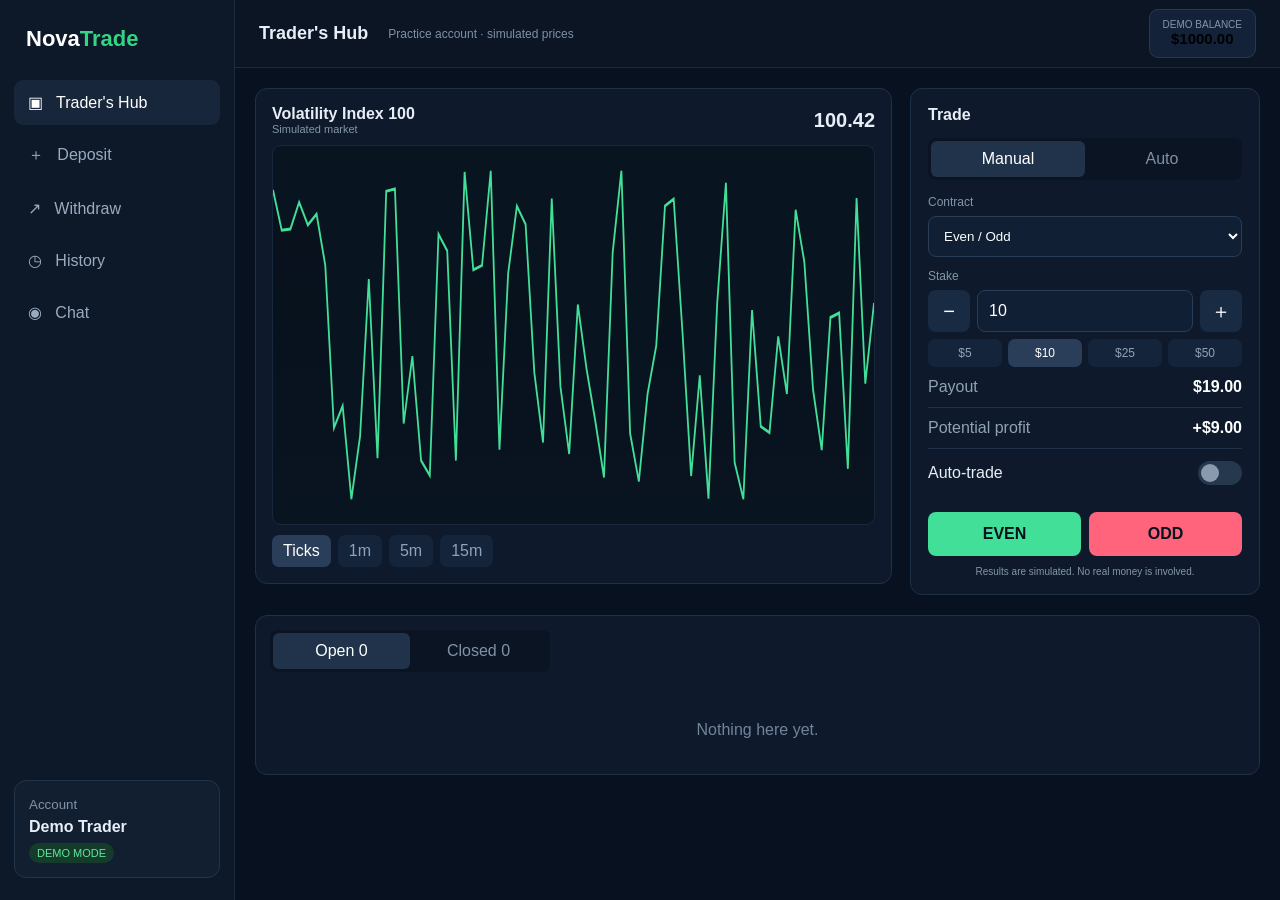
==== commit c43585b1: "Add files via upload" ====
--- a/index.html
+++ b/index.html
@@ -12,11 +12,11 @@
 <aside class="side">
   <div class="brand">Nova<span>Trade</span></div>
   <div class="nav">
-    <button class="active" data-page="trade">▣ &nbsp; Trader's Hub</button>
-    <button data-page="deposit">＋ &nbsp; Deposit</button>
-    <button data-page="withdraw">↗ &nbsp; Withdraw</button>
-    <button data-page="history">◷ &nbsp; History</button>
-    <button data-page="chat">◉ &nbsp; Chat</button>
+    <button class="active" onclick="location.href='index.html'">▣ &nbsp; Trader's Hub</button>
+    <button onclick="location.href='deposit.html'">＋ &nbsp; Deposit</button>
+    <button onclick="location.href='withdraw.html'">↗ &nbsp; Withdraw</button>
+    <button onclick="location.href='history.html'">◷ &nbsp; History</button>
+    <button onclick="location.href='chat.html'">◉ &nbsp; Chat</button>
   </div>
   <div class="side-bottom"><small>Account</small><div style="margin-top:5px"><b id="accountName">Demo Trader</b></div><span class="demo-badge">DEMO MODE</span></div>
 </aside>
@@ -47,27 +47,22 @@
 <div class="toast" id="toast"></div>
 <div class="modal" id="modal"><div class="modal-box"><button class="close" id="close">×</button><h3>Demo Account</h3><p class="muted">This account is stored only in your browser.</p><label class="label">Display name</label><input id="nameInput" placeholder="Demo Trader"><button class="primary" id="saveName">Save account</button></div></div>
 <script>
-const $=s=>document.querySelector(s);let balance=Number(localStorage.ntBalance||1000),trades=JSON.parse(localStorage.ntTrades||'[]'),name=localStorage.ntName||'Demo Trader',prices=[];let current=100,auto=false,autoTimer=null;
-function money(n){return '$'+n.toFixed(2)}
-function save(){localStorage.ntBalance=balance;localStorage.ntTrades=JSON.stringify(trades);localStorage.ntName=name}
-function render(){
- $('#balance').textContent=money(balance);$('#accountName').textContent=name;$('#openCount').textContent=trades.filter(t=>t.status==='OPEN').length;$('#closedCount').textContent=trades.filter(t=>t.status==='CLOSED').length;
- const closed=trades.filter(t=>t.status==='CLOSED').slice().reverse();const open=trades.filter(t=>t.status==='OPEN').slice().reverse();
- function rows(arr){return arr.length?'<div class="history-head"><div>Contract</div><div>Direction</div><div>Stake</div><div>Result</div><div>Profit</div></div>'+arr.map(t=>`<div class="row"><div>${t.contract}</div><div>${t.direction}</div><div>${money(t.stake)}</div><div class="${t.result==='WIN'?'win':t.result==='LOSS'?'loss':'muted'}">${t.result||'OPEN'}</div><div class="${t.profit>=0?'win':'loss'}">${t.result?((t.profit>=0?'+':'')+money(t.profit)): '—'}</div></div>`).join(''):'<div class="empty">Nothing here yet.</div>'}
- $('#history').innerHTML=rows(open);
-}
-function toast(x){const e=$('#toast');e.textContent=x;e.style.display='block';clearTimeout(window.tt);window.tt=setTimeout(()=>e.style.display='none',2300)}
+const KEY='ntV5';
+const state=JSON.parse(localStorage.getItem(KEY)||'null')||{balance:1000,name:'Demo Trader',trades:[],transactions:[],chat:[]};
+let balance=state.balance,trades=state.trades,name=state.name,prices=[],current=100,auto=false,autoTimer=null;
+const $=s=>document.querySelector(s),money=n=>'$'+Number(n).toFixed(2);
+function sync(){state.balance=balance;state.trades=trades;state.name=name;localStorage.setItem(KEY,JSON.stringify(state))}
+function toast(x){const e=$('#toast');e.textContent=x;e.style.display='block';clearTimeout(window.tt);window.tt=setTimeout(()=>e.style.display='none',2400)}
+function render(){ $('#balance').textContent=money(balance);$('#accountName').textContent=name;$('#openCount').textContent=trades.filter(t=>t.status==='OPEN').length;$('#closedCount').textContent=trades.filter(t=>t.status==='CLOSED').length; const closed=trades.filter(t=>t.status==='CLOSED').slice().reverse(),open=trades.filter(t=>t.status==='OPEN').slice().reverse(); function rows(arr){return arr.length?'<div class="history-head"><div>Contract</div><div>Direction</div><div>Stake</div><div>Result</div><div>Profit</div></div>'+arr.map(t=>`<div class="row"><div>${t.contract}</div><div>${t.direction}</div><div>${money(t.stake)}</div><div class="${t.result==='WIN'?'win':t.result==='LOSS'?'loss':'muted'}">${t.result||'OPEN'}</div><div class="${t.profit>=0?'win':'loss'}">${t.result?(t.profit>=0?'+':'')+money(t.profit):'—'}</div></div>`).join(''):'<div class="empty">Nothing here yet.</div>'} $('#history').innerHTML=rows(open)}
 function updateStake(){let s=Math.max(1,Number($('#stake').value)||1);$('#stake').value=s;$('#payout').textContent=money(s*1.9);$('#profit').textContent='+'+money(s*.9)}
-function draw(){let w=1000,h=380,min=Math.min(...prices),max=Math.max(...prices);if(!prices.length)return;let pts=prices.map((v,i)=>{let x=i*(w/(prices.length-1||1)),y=h-25-(v-min)/(max-min||1)*(h-50);return [x,y]});let d=pts.map((p,i)=>(i?'L':'M')+p[0].toFixed(1)+' '+p[1].toFixed(1)).join(' ');$('#line').setAttribute('d',d);$('#area').setAttribute('d',d+' L '+w+' '+h+' L 0 '+h+' Z')}
+function draw(){let w=1000,h=380,min=Math.min(...prices),max=Math.max(...prices);if(!prices.length)return;let pts=prices.map((v,i)=>[i*(w/(prices.length-1||1)),h-25-(v-min)/(max-min||1)*(h-50)]);let d=pts.map((p,i)=>(i?'L':'M')+p[0].toFixed(1)+' '+p[1].toFixed(1)).join(' ');$('#line').setAttribute('d',d);$('#area').setAttribute('d',d+' L '+w+' '+h+' L 0 '+h+' Z')}
 function tick(){current+=((Math.random()-.49)*1.5);current=Math.max(92,Math.min(108,current));prices.push(current);if(prices.length>70)prices.shift();$('#price').textContent=current.toFixed(2);draw()}
-function place(direction){let stake=Math.max(1,Number($('#stake').value)||1);if(stake>balance){toast('Insufficient demo balance');return}let t={id:Date.now(),contract:$('#contract').value,direction,stake,result:null,profit:0,status:'OPEN'};balance-=stake;trades.push(t);save();render();toast('Trade opened · waiting for simulated result');setTimeout(()=>settle(t.id),1800)}
-function settle(id){let t=trades.find(x=>x.id===id);if(!t)return;let win=Math.random()>.48;t.result=win?'WIN':'LOSS';t.status='CLOSED';t.profit=win?t.stake*.9:-t.stake;if(win)balance+=t.stake*1.9;save();render();toast(win?'Demo trade won +90%':'Demo trade lost')}
+function place(direction){let stake=Math.max(1,Number($('#stake').value)||1);if(stake>balance)return toast('Insufficient demo balance');let t={id:Date.now(),contract:$('#contract').value,direction,stake,result:null,profit:0,status:'OPEN',time:new Date().toLocaleString()};balance-=stake;trades.push(t);sync();render();toast('Demo trade opened');setTimeout(()=>settle(t.id),1800)}
+function settle(id){let t=trades.find(x=>x.id===id);if(!t)return;let win=Math.random()>.48;t.result=win?'WIN':'LOSS';t.status='CLOSED';t.profit=win?t.stake*.9:-t.stake;if(win)balance+=t.stake*1.9;sync();render();toast(win?'Demo trade won +90%':'Demo trade lost')}
 $('#minus').onclick=()=>{$('#stake').value=Math.max(1,(Number($('#stake').value)||1)-1);updateStake()};$('#plus').onclick=()=>{$('#stake').value=(Number($('#stake').value)||1)+1;updateStake()};$('#stake').oninput=updateStake;document.querySelectorAll('[data-stake]').forEach(b=>b.onclick=()=>{$('#stake').value=b.dataset.stake;document.querySelectorAll('[data-stake]').forEach(x=>x.classList.remove('active'));b.classList.add('active');updateStake()});$('#even').onclick=()=>place('EVEN');$('#odd').onclick=()=>place('ODD');
 $('#switch').onclick=()=>{auto=!auto;$('#switch').classList.toggle('on',auto);if(auto){toast('Auto-trade enabled');autoTimer=setInterval(()=>place(Math.random()>.5?'EVEN':'ODD'),4500)}else{clearInterval(autoTimer);toast('Auto-trade disabled')}};
 $('#manualTab').onclick=()=>{$('#manualTab').classList.add('active');$('#autoTab').classList.remove('active')};$('#autoTab').onclick=()=>{$('#autoTab').classList.add('active');$('#manualTab').classList.remove('active');toast('Use the switch below to start auto-trade')};
-$('#openTab').onclick=()=>{$('#openTab').classList.add('active');$('#closedTab').classList.remove('active');const old=trades.filter(t=>t.status==='OPEN').slice().reverse();$('#history').innerHTML=old.length?'<div class="history-head"><div>Contract</div><div>Direction</div><div>Stake</div><div>Result</div><div>Profit</div></div>'+old.map(t=>`<div class="row"><div>${t.contract}</div><div>${t.direction}</div><div>${money(t.stake)}</div><div class="muted">OPEN</div><div>—</div></div>`).join(''):'<div class="empty">No open trades.</div>'};
-$('#closedTab').onclick=()=>{$('#closedTab').classList.add('active');$('#openTab').classList.remove('active');const old=trades.filter(t=>t.status==='CLOSED').slice().reverse();$('#history').innerHTML=old.length?'<div class="history-head"><div>Contract</div><div>Direction</div><div>Stake</div><div>Result</div><div>Profit</div></div>'+old.map(t=>`<div class="row"><div>${t.contract}</div><div>${t.direction}</div><div>${money(t.stake)}</div><div class="${t.result==='WIN'?'win':'loss'}">${t.result}</div><div class="${t.profit>=0?'win':'loss'}">${t.profit>=0?'+':''}${money(t.profit)}</div></div>`).join(''):'<div class="empty">No closed trades.</div>'};
-$('#accountBtn').onclick=()=>{$('#nameInput').value=name;$('#modal').style.display='flex'};$('#close').onclick=()=>$('#modal').style.display='none';$('#saveName').onclick=()=>{name=$('#nameInput').value.trim()||'Demo Trader';save();render();$('#modal').style.display='none';toast('Account updated')};
-document.querySelectorAll('.nav button').forEach(b=>b.onclick=()=>{document.querySelectorAll('.nav button').forEach(x=>x.classList.remove('active'));b.classList.add('active');let p=b.dataset.page;if(p!=='trade')toast(p==='deposit'?'Demo deposit screen: use the practice balance only.':p==='withdraw'?'Demo withdrawals are simulated only.':p==='history'?'Use the Open / Closed tabs below.':'Chat is a demo placeholder.')});
+$('#openTab').onclick=()=>{render();$('#openTab').classList.add('active');$('#closedTab').classList.remove('active')};$('#closedTab').onclick=()=>{$('#closedTab').classList.add('active');$('#openTab').classList.remove('active');const old=trades.filter(t=>t.status==='CLOSED').slice().reverse();$('#history').innerHTML=old.length?'<div class="history-head"><div>Contract</div><div>Direction</div><div>Stake</div><div>Result</div><div>Profit</div></div>'+old.map(t=>`<div class="row"><div>${t.contract}</div><div>${t.direction}</div><div>${money(t.stake)}</div><div class="${t.result==='WIN'?'win':'loss'}">${t.result}</div><div class="${t.profit>=0?'win':'loss'}">${t.profit>=0?'+':''}${money(t.profit)}</div></div>`).join(''):'<div class="empty">No closed trades.</div>'};
+$('#accountBtn').onclick=()=>{name=prompt('Demo account display name:',name)||name;sync();render();toast('Demo account updated')};
 for(let i=0;i<70;i++)prices.push(100+(Math.random()-.5)*5);draw();setInterval(tick,900);updateStake();render();
 </script></body></html>
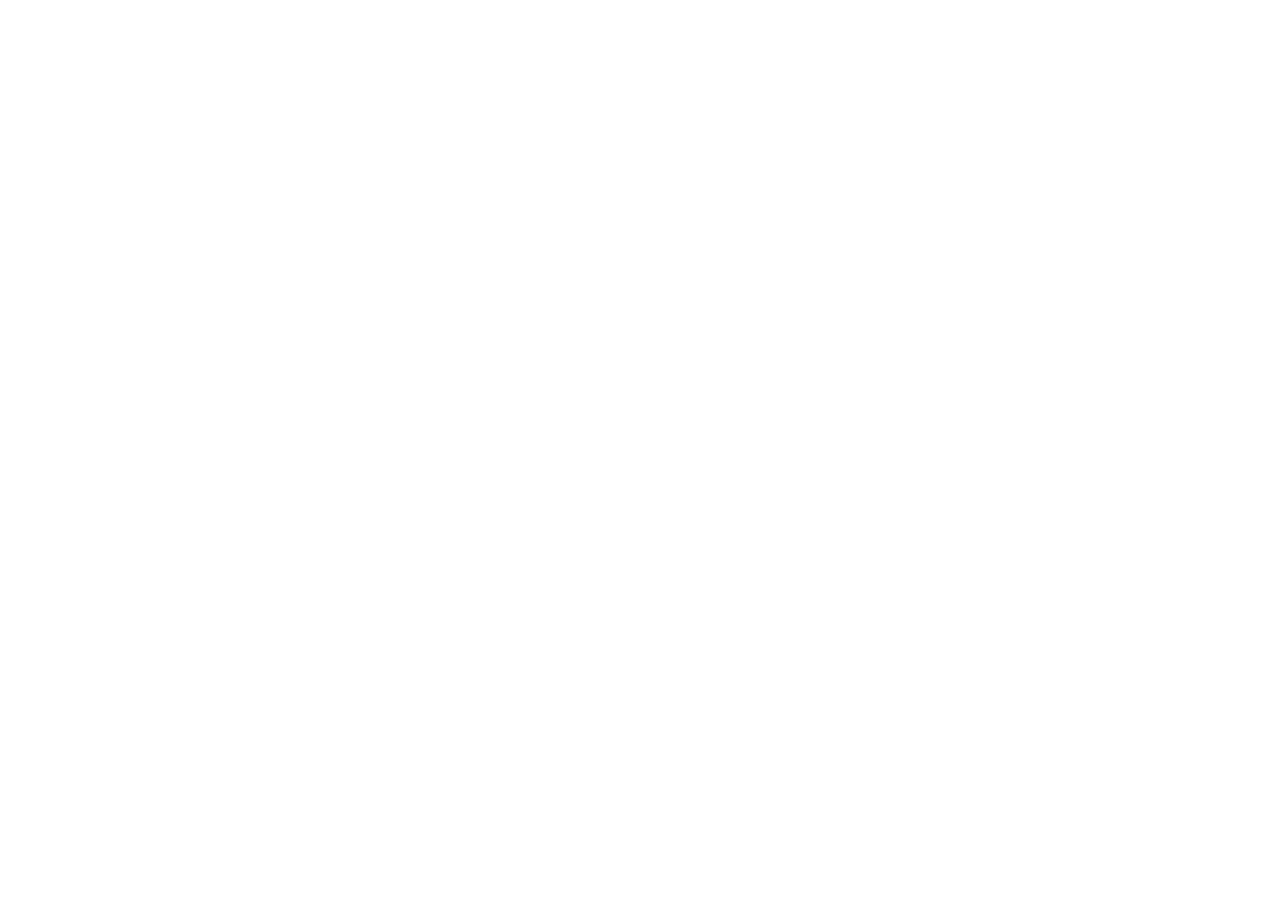
==== commit 4cca925c: "Add files via upload" ====
--- a/index.html
+++ b/index.html
@@ -1,68 +1,51 @@
 <!doctype html>
 <html lang="en">
-<head>
-<meta charset="utf-8"><meta name="viewport" content="width=device-width,initial-scale=1">
-<title>NovaTrade — Demo Trading</title>
-<style>
-*{box-sizing:border-box}body{margin:0;font-family:Inter,Arial,sans-serif;background:#08111f;color:#e8eef7}button,input{font:inherit}button{cursor:pointer;border:0}.app{min-height:100vh;display:grid;grid-template-columns:235px 1fr;background:#08111f}.side{background:#0d1828;border-right:1px solid #1c2a3c;padding:22px 14px;display:flex;flex-direction:column}.brand{font-size:22px;font-weight:800;padding:4px 12px 28px;color:#fff}.brand span{color:#32d583}.nav{display:grid;gap:7px}.nav button{background:transparent;color:#9aabc0;text-align:left;padding:13px 14px;border-radius:9px}.nav button:hover,.nav button.active{background:#17263a;color:#fff}.side-bottom{margin-top:auto;background:#111f31;border:1px solid #22344a;border-radius:12px;padding:14px}.side-bottom small{color:#8293a8}.demo-badge{display:inline-block;margin-top:7px;padding:4px 8px;border-radius:20px;background:#153b2b;color:#5ee69c;font-size:11px}.main{min-width:0}.top{height:68px;border-bottom:1px solid #1c2a3c;display:flex;align-items:center;justify-content:space-between;padding:0 24px;background:#0b1524}.top-left{display:flex;gap:20px;align-items:center}.title{font-size:18px;font-weight:700}.mode{font-size:12px;color:#7f90a6}.balance{background:#132238;border:1px solid #263951;border-radius:9px;padding:9px 13px}.balance small{display:block;color:#8395ab;font-size:10px}.balance b{font-size:15px}.content{padding:20px;display:grid;grid-template-columns:minmax(0,1fr) 350px;gap:18px}.card{background:#0e1a2b;border:1px solid #1e3046;border-radius:12px}.chart-card{padding:16px}.chart-head{display:flex;justify-content:space-between;align-items:center;margin-bottom:10px}.asset{font-weight:700}.price{font-size:20px;font-weight:800}.green{color:#46e29a}.muted{color:#8495aa}.chart{height:380px;border-radius:9px;background:#091421;position:relative;overflow:hidden;border:1px solid #17283d}.chart svg{width:100%;height:100%;display:block}.time-row{display:flex;gap:7px;margin-top:10px}.time-row button,.quick button{padding:7px 11px;border-radius:7px;background:#14243a;color:#90a2b8}.time-row button.active,.quick button.active{background:#2a3e59;color:#fff}.trade-card{padding:17px}.section-title{font-weight:700;margin-bottom:14px}.tabs{display:grid;grid-template-columns:repeat(2,1fr);background:#0a1422;border-radius:8px;padding:3px;margin-bottom:15px}.tabs button{padding:9px;background:transparent;color:#8092a8;border-radius:6px}.tabs button.active{background:#20334b;color:#fff}.label{font-size:12px;color:#8294aa;margin:12px 0 7px;display:block}.select,.stakebox{width:100%;background:#101f33;border:1px solid #2a3d56;color:#fff;border-radius:8px;padding:11px}.stake-row{display:grid;grid-template-columns:42px 1fr 42px;gap:7px}.stake-row button{background:#182b43;color:#fff;border-radius:8px;font-size:20px}.quick{display:flex;gap:6px;margin-top:7px}.quick button{flex:1;font-size:12px}.payout{display:flex;justify-content:space-between;padding:11px 0;color:#91a2b6;border-bottom:1px solid #203149}.payout b{color:#fff}.direction{display:grid;grid-template-columns:1fr 1fr;gap:8px;margin-top:15px}.trade-btn{padding:13px;border-radius:8px;font-weight:800;color:#06131d}.up{background:#42df98}.down{background:#ff647c}.trade-btn:disabled{opacity:.45;cursor:not-allowed}.auto-row{display:flex;align-items:center;justify-content:space-between;padding:12px 0}.switch{width:44px;height:24px;border-radius:20px;background:#26384e;padding:3px}.switch i{display:block;width:18px;height:18px;border-radius:50%;background:#8a9aae;transition:.2s}.switch.on{background:#1d8c60}.switch.on i{margin-left:20px;background:#fff}.bottom{margin:0 20px 20px;padding:0}.history{overflow:auto}.history-head,.row{display:grid;grid-template-columns:1.2fr 1fr 1fr 1fr 1fr;padding:12px 14px;gap:8px;font-size:12px;min-width:650px}.history-head{color:#788ba2;border-bottom:1px solid #203149}.row{border-bottom:1px solid #17283b}.win{color:#42df98}.loss{color:#ff7185}.empty{text-align:center;padding:35px;color:#71849a}.toast{position:fixed;right:22px;bottom:22px;background:#162940;border:1px solid #2b4563;border-radius:9px;padding:12px 15px;display:none;box-shadow:0 10px 30px #0006}.modal{position:fixed;inset:0;background:#0009;display:none;align-items:center;justify-content:center;padding:20px}.modal-box{width:min(420px,100%);background:#0e1a2b;border:1px solid #29415e;border-radius:14px;padding:22px}.modal-box input{width:100%;margin:8px 0 12px;background:#0a1524;border:1px solid #29405c;color:#fff;padding:11px;border-radius:8px}.primary{width:100%;padding:12px;border-radius:8px;background:#32d583;color:#06131d;font-weight:800}.close{float:right;background:transparent;color:#9aabc0;font-size:20px}@media(max-width:900px){.app{grid-template-columns:1fr}.side{display:none}.content{grid-template-columns:1fr}.trade-card{min-height:auto}.chart{height:300px}}@media(max-width:560px){.content{padding:10px}.bottom{margin:0 10px 10px}.top{padding:0 12px}.mode{display:none}}
-</style>
-</head>
-<body>
-<div class="app">
-<aside class="side">
-  <div class="brand">Nova<span>Trade</span></div>
-  <div class="nav">
-    <button class="active" onclick="location.href='index.html'">▣ &nbsp; Trader's Hub</button>
-    <button onclick="location.href='deposit.html'">＋ &nbsp; Deposit</button>
-    <button onclick="location.href='withdraw.html'">↗ &nbsp; Withdraw</button>
-    <button onclick="location.href='history.html'">◷ &nbsp; History</button>
-    <button onclick="location.href='chat.html'">◉ &nbsp; Chat</button>
-  </div>
-  <div class="side-bottom"><small>Account</small><div style="margin-top:5px"><b id="accountName">Demo Trader</b></div><span class="demo-badge">DEMO MODE</span></div>
-</aside>
-<main class="main">
-<header class="top"><div class="top-left"><div class="title">Trader's Hub</div><div class="mode">Practice account · simulated prices</div></div><button class="balance" id="accountBtn"><small>DEMO BALANCE</small><b id="balance">$1,000.00</b></button></header>
-<section class="content">
-<div>
-  <div class="card chart-card">
-    <div class="chart-head"><div><div class="asset">Volatility Index 100</div><div class="muted" style="font-size:11px">Simulated market</div></div><div class="price" id="price">100.00</div></div>
-    <div class="chart"><svg viewBox="0 0 1000 380" preserveAspectRatio="none"><defs><linearGradient id="g" x1="0" y1="0" x2="0" y2="1"><stop offset="0" stop-opacity=".18"/><stop offset="1" stop-opacity="0"/></linearGradient></defs><path id="area" fill="url(#g)" d=""/><path id="line" fill="none" stroke="#42df98" stroke-width="3" d=""/><g id="grid"></g></svg></div>
-    <div class="time-row"><button class="active">Ticks</button><button>1m</button><button>5m</button><button>15m</button></div>
-  </div>
-</div>
-<aside class="card trade-card">
-  <div class="section-title">Trade</div>
-  <div class="tabs"><button class="active" id="manualTab">Manual</button><button id="autoTab">Auto</button></div>
-  <label class="label">Contract</label><select class="select" id="contract"><option>Even / Odd</option><option>Match / Differ</option><option>Over / Under</option></select>
-  <label class="label">Stake</label><div class="stake-row"><button id="minus">−</button><input class="stakebox" id="stake" type="number" value="10" min="1" step="1"><button id="plus">＋</button></div>
-  <div class="quick"><button data-stake="5">$5</button><button data-stake="10" class="active">$10</button><button data-stake="25">$25</button><button data-stake="50">$50</button></div>
-  <div class="payout"><span>Payout</span><b id="payout">$19.00</b></div><div class="payout"><span>Potential profit</span><b class="green" id="profit">+$9.00</b></div>
-  <div class="auto-row"><span>Auto-trade</span><button class="switch" id="switch"><i></i></button></div>
-  <div class="direction"><button class="trade-btn up" id="even">EVEN</button><button class="trade-btn down" id="odd">ODD</button></div>
-  <div class="muted" style="font-size:10px;margin-top:10px;text-align:center">Results are simulated. No real money is involved.</div>
-</aside>
-</section>
-<section class="card bottom"><div class="tabs" style="width:280px;margin:14px"><button class="active" id="openTab">Open <span id="openCount">0</span></button><button id="closedTab">Closed <span id="closedCount">0</span></button></div><div class="history" id="history"><div class="empty">No trades yet. Place a demo trade above.</div></div></section>
-</main></div>
-<div class="toast" id="toast"></div>
-<div class="modal" id="modal"><div class="modal-box"><button class="close" id="close">×</button><h3>Demo Account</h3><p class="muted">This account is stored only in your browser.</p><label class="label">Display name</label><input id="nameInput" placeholder="Demo Trader"><button class="primary" id="saveName">Save account</button></div></div>
-<script>
-const KEY='ntV5';
-const state=JSON.parse(localStorage.getItem(KEY)||'null')||{balance:1000,name:'Demo Trader',trades:[],transactions:[],chat:[]};
-let balance=state.balance,trades=state.trades,name=state.name,prices=[],current=100,auto=false,autoTimer=null;
-const $=s=>document.querySelector(s),money=n=>'$'+Number(n).toFixed(2);
-function sync(){state.balance=balance;state.trades=trades;state.name=name;localStorage.setItem(KEY,JSON.stringify(state))}
-function toast(x){const e=$('#toast');e.textContent=x;e.style.display='block';clearTimeout(window.tt);window.tt=setTimeout(()=>e.style.display='none',2400)}
-function render(){ $('#balance').textContent=money(balance);$('#accountName').textContent=name;$('#openCount').textContent=trades.filter(t=>t.status==='OPEN').length;$('#closedCount').textContent=trades.filter(t=>t.status==='CLOSED').length; const closed=trades.filter(t=>t.status==='CLOSED').slice().reverse(),open=trades.filter(t=>t.status==='OPEN').slice().reverse(); function rows(arr){return arr.length?'<div class="history-head"><div>Contract</div><div>Direction</div><div>Stake</div><div>Result</div><div>Profit</div></div>'+arr.map(t=>`<div class="row"><div>${t.contract}</div><div>${t.direction}</div><div>${money(t.stake)}</div><div class="${t.result==='WIN'?'win':t.result==='LOSS'?'loss':'muted'}">${t.result||'OPEN'}</div><div class="${t.profit>=0?'win':'loss'}">${t.result?(t.profit>=0?'+':'')+money(t.profit):'—'}</div></div>`).join(''):'<div class="empty">Nothing here yet.</div>'} $('#history').innerHTML=rows(open)}
-function updateStake(){let s=Math.max(1,Number($('#stake').value)||1);$('#stake').value=s;$('#payout').textContent=money(s*1.9);$('#profit').textContent='+'+money(s*.9)}
-function draw(){let w=1000,h=380,min=Math.min(...prices),max=Math.max(...prices);if(!prices.length)return;let pts=prices.map((v,i)=>[i*(w/(prices.length-1||1)),h-25-(v-min)/(max-min||1)*(h-50)]);let d=pts.map((p,i)=>(i?'L':'M')+p[0].toFixed(1)+' '+p[1].toFixed(1)).join(' ');$('#line').setAttribute('d',d);$('#area').setAttribute('d',d+' L '+w+' '+h+' L 0 '+h+' Z')}
-function tick(){current+=((Math.random()-.49)*1.5);current=Math.max(92,Math.min(108,current));prices.push(current);if(prices.length>70)prices.shift();$('#price').textContent=current.toFixed(2);draw()}
-function place(direction){let stake=Math.max(1,Number($('#stake').value)||1);if(stake>balance)return toast('Insufficient demo balance');let t={id:Date.now(),contract:$('#contract').value,direction,stake,result:null,profit:0,status:'OPEN',time:new Date().toLocaleString()};balance-=stake;trades.push(t);sync();render();toast('Demo trade opened');setTimeout(()=>settle(t.id),1800)}
-function settle(id){let t=trades.find(x=>x.id===id);if(!t)return;let win=Math.random()>.48;t.result=win?'WIN':'LOSS';t.status='CLOSED';t.profit=win?t.stake*.9:-t.stake;if(win)balance+=t.stake*1.9;sync();render();toast(win?'Demo trade won +90%':'Demo trade lost')}
-$('#minus').onclick=()=>{$('#stake').value=Math.max(1,(Number($('#stake').value)||1)-1);updateStake()};$('#plus').onclick=()=>{$('#stake').value=(Number($('#stake').value)||1)+1;updateStake()};$('#stake').oninput=updateStake;document.querySelectorAll('[data-stake]').forEach(b=>b.onclick=()=>{$('#stake').value=b.dataset.stake;document.querySelectorAll('[data-stake]').forEach(x=>x.classList.remove('active'));b.classList.add('active');updateStake()});$('#even').onclick=()=>place('EVEN');$('#odd').onclick=()=>place('ODD');
-$('#switch').onclick=()=>{auto=!auto;$('#switch').classList.toggle('on',auto);if(auto){toast('Auto-trade enabled');autoTimer=setInterval(()=>place(Math.random()>.5?'EVEN':'ODD'),4500)}else{clearInterval(autoTimer);toast('Auto-trade disabled')}};
-$('#manualTab').onclick=()=>{$('#manualTab').classList.add('active');$('#autoTab').classList.remove('active')};$('#autoTab').onclick=()=>{$('#autoTab').classList.add('active');$('#manualTab').classList.remove('active');toast('Use the switch below to start auto-trade')};
-$('#openTab').onclick=()=>{render();$('#openTab').classList.add('active');$('#closedTab').classList.remove('active')};$('#closedTab').onclick=()=>{$('#closedTab').classList.add('active');$('#openTab').classList.remove('active');const old=trades.filter(t=>t.status==='CLOSED').slice().reverse();$('#history').innerHTML=old.length?'<div class="history-head"><div>Contract</div><div>Direction</div><div>Stake</div><div>Result</div><div>Profit</div></div>'+old.map(t=>`<div class="row"><div>${t.contract}</div><div>${t.direction}</div><div>${money(t.stake)}</div><div class="${t.result==='WIN'?'win':'loss'}">${t.result}</div><div class="${t.profit>=0?'win':'loss'}">${t.profit>=0?'+':''}${money(t.profit)}</div></div>`).join(''):'<div class="empty">No closed trades.</div>'};
-$('#accountBtn').onclick=()=>{name=prompt('Demo account display name:',name)||name;sync();render();toast('Demo account updated')};
-for(let i=0;i<70;i++)prices.push(100+(Math.random()-.5)*5);draw();setInterval(tick,900);updateStake();render();
-</script></body></html>
+  <head>
+    <meta charset="UTF-8" />
+    <meta name="viewport" content="width=device-width, initial-scale=1.0" />
+    <link rel="icon" href="/favicon.svg" type="image/svg+xml" />
+
+    <title>Congress & Executive Branch Stock Trades - Free, Open Source | Congress Trading Monitor</title>
+    <meta
+      name="description"
+      content="Track every stock trade disclosed by U.S. Congress and the executive branch under the STOCK Act. 57,000+ trades from 430 filers including White House officials, updated daily. Free and open source."
+    />
+    <link rel="canonical" href="https://www.kadoa.com/congress" />
+    <meta name="theme-color" content="#fcfcfd" />
+
+    <!-- Open Graph -->
+    <meta property="og:type" content="website" />
+    <meta property="og:url" content="https://www.kadoa.com/congress" />
+    <meta property="og:site_name" content="Congress Trading Monitor" />
+    <meta property="og:title" content="Congress & Executive Branch Stock Trades - Congress Trading Monitor" />
+    <meta
+      property="og:description"
+      content="Every stock trade disclosed by U.S. Congress and the executive branch under the STOCK Act. 57,000+ trades, searchable, open source."
+    />
+    <meta property="og:image" content="https://www.kadoa.com/congress/og-image.png" />
+    <meta property="og:image:width" content="1200" />
+    <meta property="og:image:height" content="630" />
+    <meta property="og:image:alt" content="Congress Trading Monitor: 57,000+ trades from 430 filers, 2012 to today." />
+
+    <!-- Twitter -->
+    <meta name="twitter:card" content="summary_large_image" />
+    <meta name="twitter:title" content="Congress & Executive Branch Stock Trades - Congress Trading Monitor" />
+    <meta
+      name="twitter:description"
+      content="Every stock trade disclosed by U.S. Congress and the executive branch under the STOCK Act. 57,000+ trades, searchable, open source."
+    />
+    <meta name="twitter:image" content="https://www.kadoa.com/congress/og-image.png" />
+    <meta name="twitter:image:alt" content="Congress Trading Monitor: 57,000+ trades from 430 filers, 2012 to today." />
+
+    <link rel="preconnect" href="https://fonts.googleapis.com" />
+    <link rel="preconnect" href="https://fonts.gstatic.com" crossorigin />
+    <link
+      href="https://fonts.googleapis.com/css2?family=Inter:wght@400;500;600;700&family=JetBrains+Mono:wght@400;500&display=swap"
+      rel="stylesheet"
+    />
+  </head>
+  <body class="bg-canvas text-ink font-sans antialiased">
+    <div id="root"></div>
+    <script type="module" src="/src/main.jsx"></script>
+  </body>
+</html>
